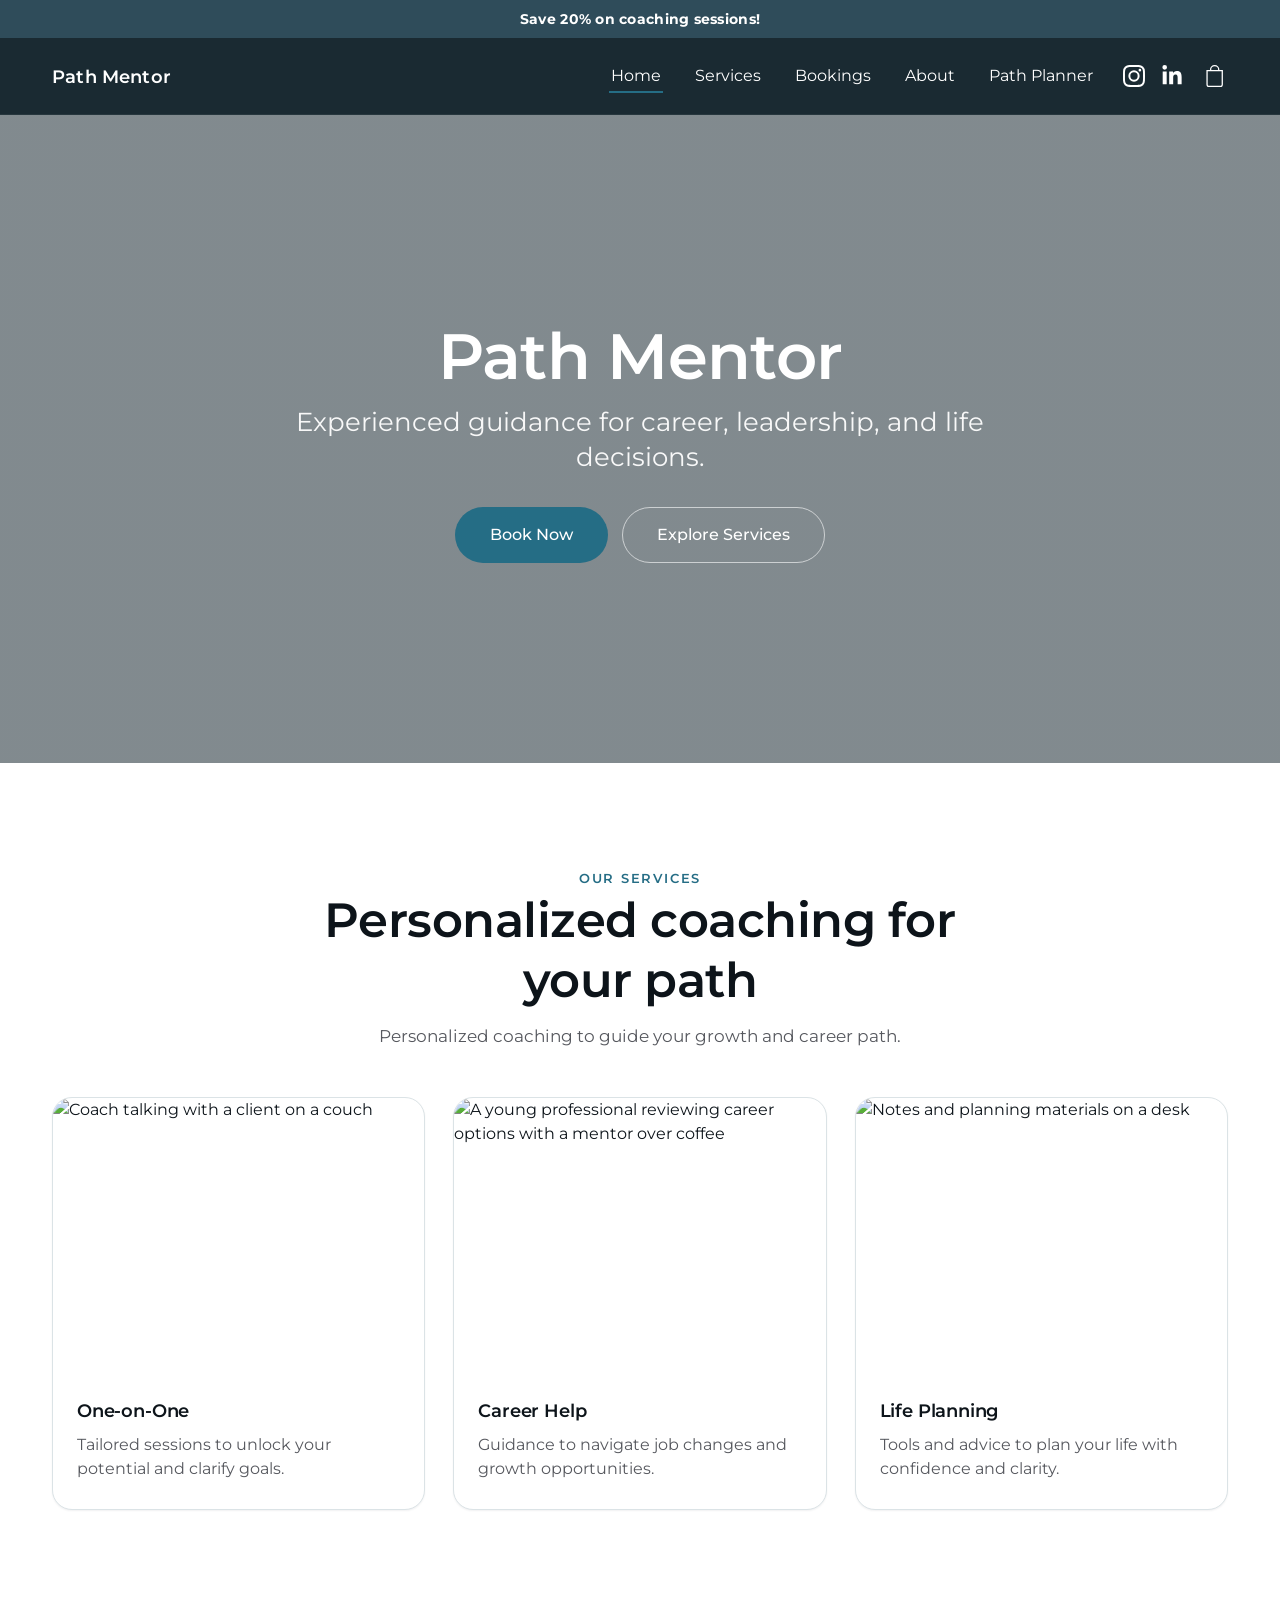
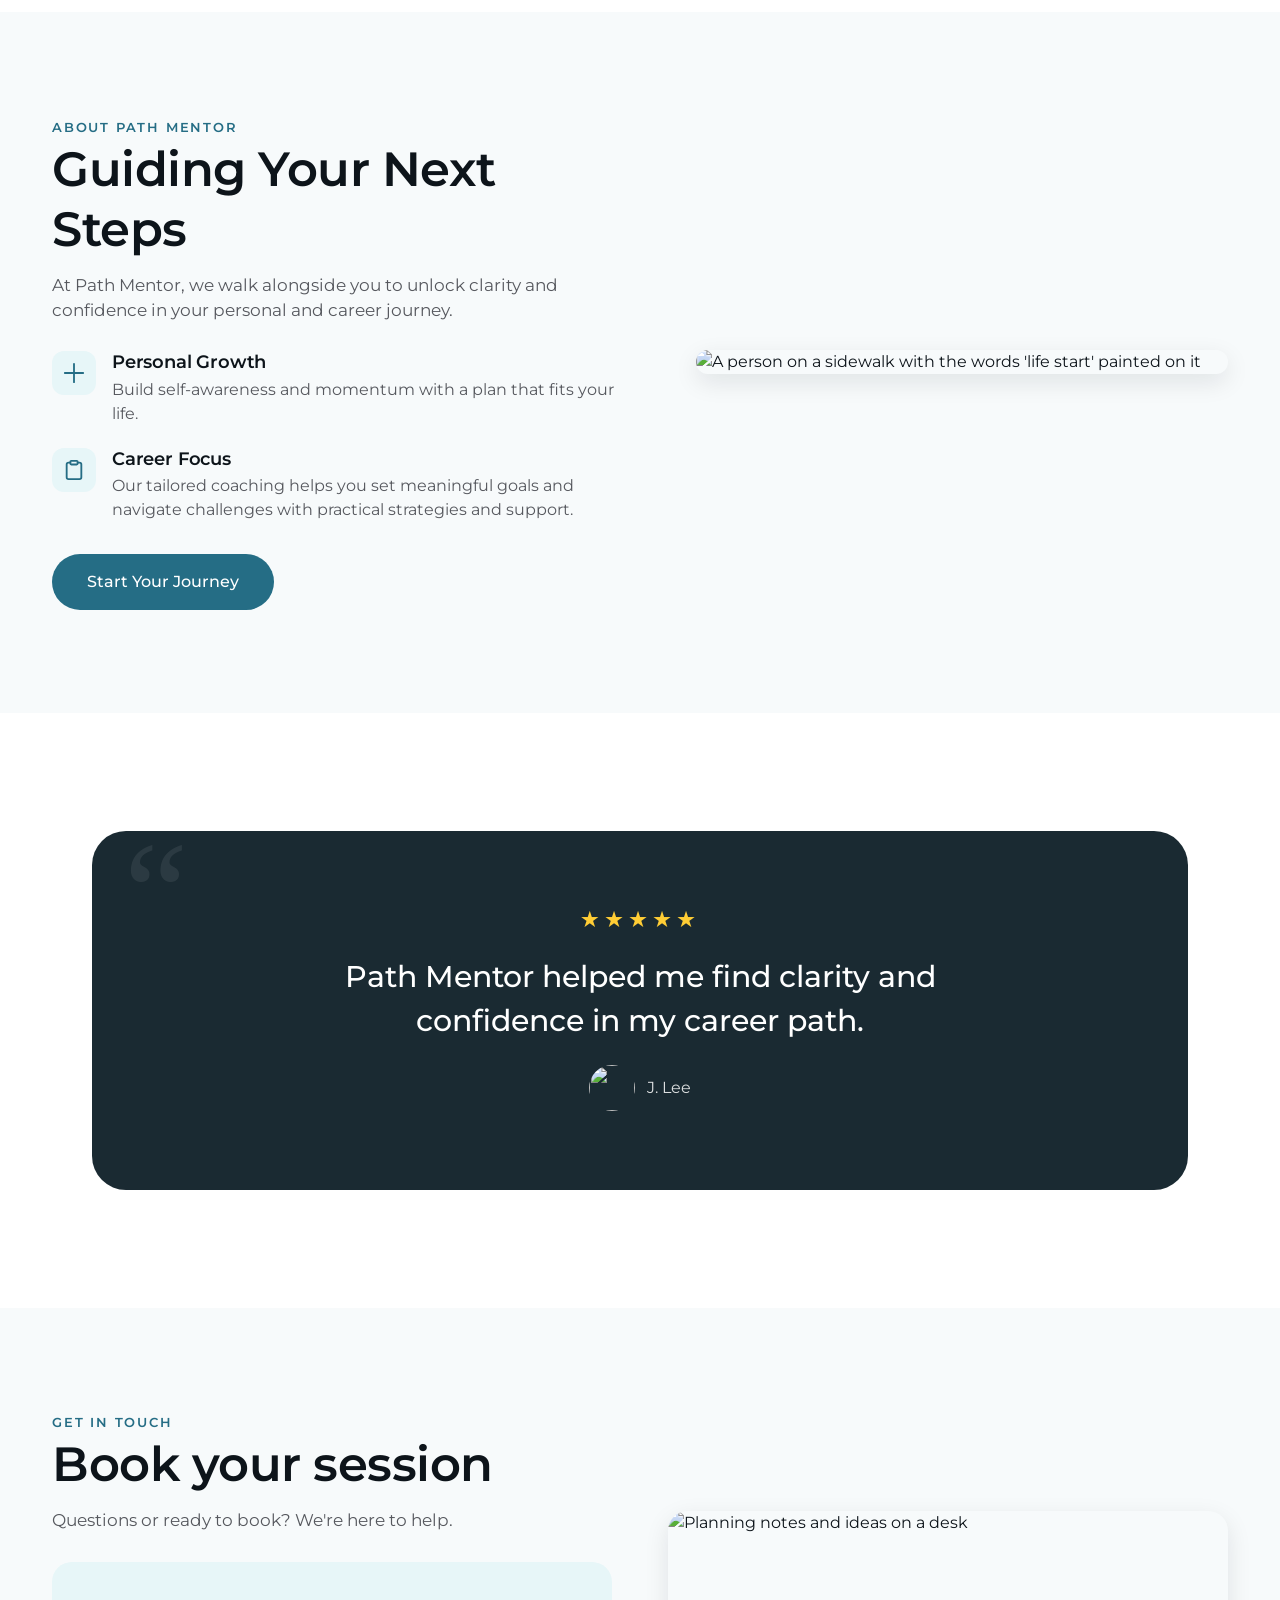
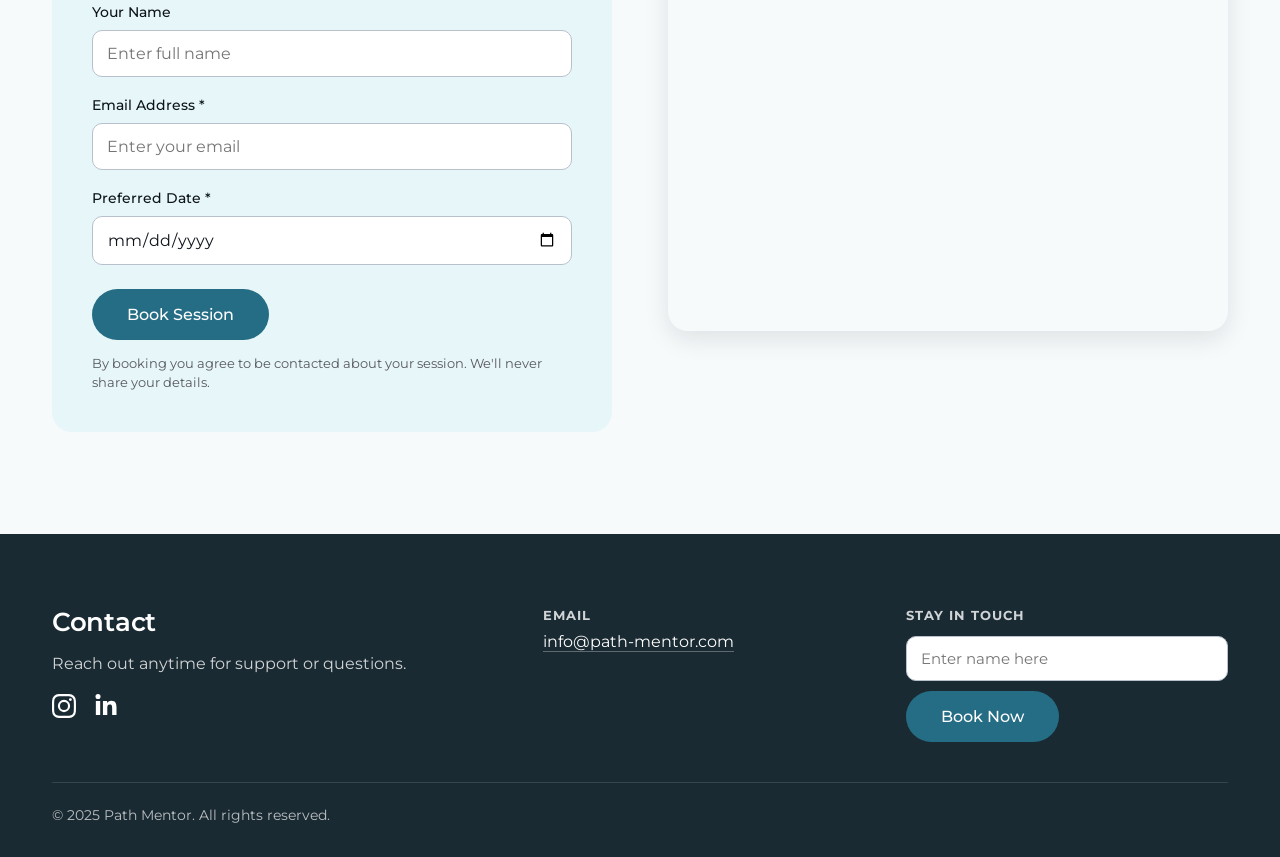
==== path-mentor-site/index.html @ 8a7cf0f6 "Phase 1: rebuild path-mentor.com homepage as portable HTML/CSS Self-contained, responsive, WCAG-AA r" ====
<!DOCTYPE html>
<html lang="en">
<head>
<meta charset="utf-8">
<meta name="viewport" content="width=device-width, initial-scale=1.0">
<title>Path Mentor — Coaching for Growth and Success</title>
<meta name="description" content="Personalized coaching and mentorship to help you navigate career challenges, set meaningful goals, and plan your life with confidence.">
<meta property="og:title" content="Path Mentor: Coaching for Growth and Success">
<meta property="og:description" content="Personalized coaching and mentorship to help you navigate career challenges, set meaningful goals, and plan your life with confidence.">
<meta property="og:type" content="website">
<meta property="og:url" content="https://path-mentor.com/">
<link rel="icon" type="image/svg+xml" href="https://assets.zyrosite.com/GXTDL6SjJLoEWWkF/ai-logo-1DENE1Arya08cUEI.svg">
<link rel="preconnect" href="https://fonts.googleapis.com">
<link rel="preconnect" href="https://fonts.gstatic.com" crossorigin>
<link href="https://fonts.googleapis.com/css2?family=Montserrat:wght@400;500;600;700&display=swap" rel="stylesheet">
<style>
  /* ---------- Design tokens (from live path-mentor.com brand) ---------- */
  :root{
    --teal:#256D85;
    --teal-dark:#1d566a;
    --slate:#1A2A32;      /* header / footer / dark sections */
    --slate-2:#2F4C5A;
    --ink:#0d141a;        /* headings on light */
    --muted:#56585E;      /* body text on light */
    --mist:#E7F6F8;       /* form panel */
    --line:#dbe3e6;
    --white:#ffffff;

    --font:'Montserrat', system-ui, -apple-system, Segoe UI, Roboto, sans-serif;

    --maxw:1224px;
    --radius-sm:10px;
    --radius:20px;
    --radius-lg:34px;
    --pill:999px;

    --shadow-sm:0 1px 2px rgba(13,20,26,.06);
    --shadow-md:0 8px 24px rgba(13,20,26,.10);
    --shadow-lg:0 18px 48px rgba(13,20,26,.16);

    --ease:.25s ease;
  }

  *,*::before,*::after{box-sizing:border-box}
  html{scroll-behavior:smooth}
  body{
    margin:0;
    font-family:var(--font);
    font-size:16px;
    line-height:1.5;
    color:var(--ink);
    background:var(--white);
    -webkit-font-smoothing:antialiased;
  }
  img{max-width:100%;display:block}
  a{color:inherit;text-decoration:none}

  h1,h2,h3,h4,h5,h6{
    font-family:var(--font);font-weight:600;line-height:1.25;margin:0;
    letter-spacing:-.01em;
  }
  h1{font-size:clamp(2.4rem,5.2vw,4rem)}
  h2{font-size:clamp(1.9rem,3.8vw,3rem)}
  h3{font-size:clamp(1.6rem,3vw,2.25rem)}
  h5{font-size:clamp(1.25rem,2vw,1.6rem)}
  h6{font-size:1.125rem}
  p{margin:0}
  .muted{color:var(--muted)}

  .wrap{width:100%;max-width:var(--maxw);margin-inline:auto;padding-inline:24px}
  .eyebrow{
    text-transform:uppercase;letter-spacing:.14em;font-size:.8rem;font-weight:600;
    color:var(--teal);
  }
  .section{padding:clamp(56px,8vw,104px) 0}
  .section-head{max-width:640px;margin-bottom:48px}
  .section-head.center{margin-inline:auto;text-align:center}
  .section-head p{margin-top:14px;color:var(--muted);font-size:1.05rem}

  /* ---------- Buttons ---------- */
  .btn{
    display:inline-flex;align-items:center;justify-content:center;gap:.5rem;
    font-family:var(--font);font-weight:500;font-size:1rem;
    padding:15px 34px;border-radius:var(--pill);border:1px solid transparent;
    cursor:pointer;transition:transform var(--ease),box-shadow var(--ease),background var(--ease);
  }
  .btn:focus-visible{outline:3px solid var(--teal);outline-offset:3px}
  .btn-primary{background:var(--teal);color:#fff}
  .btn-primary:hover{background:var(--teal-dark);transform:translateY(-2px);box-shadow:var(--shadow-md)}
  .btn-ghost{background:transparent;color:#fff;border-color:rgba(255,255,255,.6)}
  .btn-ghost:hover{background:rgba(255,255,255,.12);transform:translateY(-2px)}

  /* ---------- Announcement bar ---------- */
  .announce{
    background:var(--slate-2);color:#fff;text-align:center;
    font-size:.85rem;font-weight:700;letter-spacing:.02em;padding:9px 16px;
  }

  /* ---------- Header ---------- */
  .site-header{
    position:sticky;top:0;z-index:50;background:var(--slate);
    border-bottom:1px solid rgba(255,255,255,.06);
  }
  .nav{display:flex;align-items:center;gap:28px;min-height:76px;padding-block:14px}
  .brand{display:flex;align-items:center;gap:12px;margin-right:auto}
  .brand img{height:52px;width:auto}
  .brand .brand-text{color:#fff;font-weight:600;font-size:1.15rem;letter-spacing:.01em}
  .nav-links{display:flex;align-items:center;gap:30px;list-style:none;margin:0;padding:0}
  .nav-links a{color:#fff;font-size:1rem;font-weight:400;padding:6px 2px;position:relative;transition:color var(--ease)}
  .nav-links a::after{content:"";position:absolute;left:0;right:100%;bottom:-2px;height:2px;background:var(--teal);transition:right var(--ease)}
  .nav-links a:hover,.nav-links a:focus-visible{color:#bfe0ea}
  .nav-links a:hover::after,.nav-links a[aria-current="page"]::after{right:0}
  .nav-actions{display:flex;align-items:center;gap:18px}
  .social{display:flex;align-items:center;gap:16px}
  .social a{color:#fff;display:inline-flex;transition:color var(--ease),transform var(--ease)}
  .social a:hover{color:#bfe0ea;transform:translateY(-1px)}
  .icon-btn{background:none;border:0;color:#fff;cursor:pointer;display:inline-flex;padding:4px}
  .burger{display:none;background:none;border:0;cursor:pointer;flex-direction:column;gap:5px;padding:8px}
  .burger span{width:24px;height:2px;background:#fff;border-radius:2px;transition:var(--ease)}

  /* ---------- Hero ---------- */
  .hero{position:relative;min-height:clamp(520px,72vh,760px);display:grid;place-items:center;overflow:hidden;color:#fff;text-align:center}
  .hero__media{position:absolute;inset:0;z-index:0}
  .hero__media video,.hero__media img{width:100%;height:100%;object-fit:cover}
  .hero__media::after{content:"";position:absolute;inset:0;background:linear-gradient(180deg,rgba(26,42,50,.55),rgba(26,42,50,.55))}
  .hero__inner{position:relative;z-index:1;max-width:860px;padding:80px 24px}
  .hero h1{color:#fff;margin-bottom:8px}
  .hero__sub{font-size:clamp(1.1rem,2.2vw,1.6rem);font-weight:400;line-height:1.4;color:rgba(255,255,255,.94);max-width:720px;margin:0 auto 32px}
  .hero__cta{display:flex;gap:14px;justify-content:center;flex-wrap:wrap}

  /* ---------- Services ---------- */
  .cards{display:grid;grid-template-columns:repeat(3,1fr);gap:28px}
  .card{
    background:#fff;border:1px solid var(--line);border-radius:var(--radius);overflow:hidden;
    box-shadow:var(--shadow-sm);transition:transform var(--ease),box-shadow var(--ease);
    display:flex;flex-direction:column;
  }
  .card:hover{transform:translateY(-4px);box-shadow:var(--shadow-md)}
  .card__img{aspect-ratio:4/3;overflow:hidden}
  .card__img img{width:100%;height:100%;object-fit:cover;transition:transform .4s ease}
  .card:hover .card__img img{transform:scale(1.04)}
  .card__body{padding:24px 24px 28px}
  .card__body h6{margin-bottom:10px}
  .card__body p{color:var(--muted)}

  /* ---------- Feature / Guiding section ---------- */
  .feature{display:grid;grid-template-columns:1.05fr .95fr;gap:56px;align-items:center}
  .feature__img img{border-radius:var(--radius-lg);box-shadow:var(--shadow-md);width:100%;object-fit:cover}
  .feature__list{margin-top:28px;display:grid;gap:22px}
  .feature__item{display:flex;gap:16px;align-items:flex-start}
  .feature__item .dot{flex:0 0 auto;width:44px;height:44px;border-radius:12px;background:var(--mist);color:var(--teal);display:grid;place-items:center}
  .feature__item h6{margin-bottom:4px}
  .feature__item p{color:var(--muted)}

  /* ---------- Testimonial ---------- */
  .quote{background:var(--slate);color:#fff;border-radius:var(--radius-lg);padding:clamp(40px,6vw,72px);text-align:center;position:relative;overflow:hidden}
  .quote::before{content:"“";position:absolute;top:-10px;left:32px;font-size:9rem;line-height:1;color:rgba(255,255,255,.08);font-family:Georgia,serif}
  .stars{color:#ffcd35;font-size:1.4rem;letter-spacing:4px;margin-bottom:18px}
  .quote blockquote{margin:0 auto;max-width:720px;font-size:clamp(1.25rem,2.6vw,1.9rem);font-weight:500;line-height:1.45}
  .quote figcaption{margin-top:22px;display:inline-flex;align-items:center;gap:12px;color:rgba(255,255,255,.85)}
  .quote figcaption img{width:46px;height:46px;border-radius:50%;object-fit:cover}

  /* ---------- Contact / Booking ---------- */
  .contact{display:grid;grid-template-columns:1fr 1fr;gap:56px;align-items:center}
  .contact__img img{border-radius:var(--radius);box-shadow:var(--shadow-md);width:100%;object-fit:cover;aspect-ratio:4/3}
  .form-panel{background:var(--mist);border-radius:var(--radius);padding:clamp(28px,4vw,40px)}
  .field{margin-bottom:18px}
  .field label{display:block;font-size:.875rem;font-weight:500;color:var(--ink);margin-bottom:7px}
  .field input,.field textarea{
    width:100%;font-family:var(--font);font-size:1rem;color:var(--ink);
    background:#fff;border:1px solid #b8c0cc;border-radius:var(--radius-sm);
    padding:13px 14px;transition:border-color var(--ease),box-shadow var(--ease);
  }
  .field textarea{min-height:56px;resize:vertical}
  .field input:focus,.field textarea:focus{outline:none;border-color:var(--teal);box-shadow:0 0 0 3px rgba(37,109,133,.15)}
  .form-panel .btn{width:auto;margin-top:6px}
  .form-note{font-size:.8rem;color:var(--muted);margin-top:14px}
  .form-success{display:none;background:#def4f0;color:#00674c;border-radius:var(--radius-sm);padding:14px 16px;font-weight:500;margin-top:14px}
  .form-success.show{display:block}

  /* ---------- Footer ---------- */
  .site-footer{background:var(--slate);color:#fff;padding:clamp(48px,7vw,72px) 0 32px}
  .footer-grid{display:grid;grid-template-columns:1.4fr 1fr 1fr;gap:40px;align-items:start}
  .site-footer h5{color:#fff;margin-bottom:14px}
  .site-footer p{color:rgba(255,255,255,.8)}
  .footer-label{font-size:.8rem;font-weight:700;text-transform:uppercase;letter-spacing:.08em;color:rgba(255,255,255,.7);margin-bottom:4px}
  .site-footer a.link{color:#fff;border-bottom:1px solid rgba(255,255,255,.3)}
  .site-footer a.link:hover{border-color:#fff}
  .footer-sub{display:flex;gap:10px;margin-top:10px;flex-wrap:wrap}
  .footer-sub input{flex:1 1 180px;background:#fff;border:1px solid #b8c0cc;border-radius:var(--radius-sm);padding:12px 14px;font-family:var(--font);font-size:.95rem}
  .footer-sub input:focus{outline:none;border-color:var(--teal);box-shadow:0 0 0 3px rgba(37,109,133,.25)}
  .footer-social{display:flex;gap:18px;margin-top:18px}
  .footer-social a{color:#fff;display:inline-flex;transition:transform var(--ease),color var(--ease)}
  .footer-social a:hover{color:#bfe0ea;transform:translateY(-1px)}
  .footer-bottom{border-top:1px solid rgba(255,255,255,.12);margin-top:40px;padding-top:22px;font-size:.85rem;color:rgba(255,255,255,.7)}

  /* ---------- Responsive ---------- */
  @media (max-width:920px){
    .feature,.contact{grid-template-columns:1fr;gap:32px}
    .contact__img{order:-1}
    .cards{grid-template-columns:1fr 1fr}
    .footer-grid{grid-template-columns:1fr 1fr}
  }
  @media (max-width:720px){
    .nav-links,.nav .social,.nav .cart{display:none}
    .burger{display:flex}
    .nav.open .nav-links{
      display:flex;position:absolute;left:0;right:0;top:100%;flex-direction:column;
      align-items:flex-start;gap:4px;background:var(--slate);padding:16px 24px 24px;
      border-bottom:1px solid rgba(255,255,255,.08);box-shadow:var(--shadow-lg);
    }
    .nav.open .nav-links a{width:100%;padding:12px 0}
    .cards{grid-template-columns:1fr}
    .footer-grid{grid-template-columns:1fr}
  }
  @media (prefers-reduced-motion:reduce){
    *{animation:none!important;transition:none!important;scroll-behavior:auto!important}
  }
</style>
</head>
<body>

<!-- Announcement -->
<div class="announce">Save 20% on coaching sessions!</div>

<!-- Header -->
<header class="site-header">
  <div class="wrap">
    <nav class="nav" id="nav" aria-label="Primary">
      <a class="brand" href="#top" aria-label="Path Mentor home">
        <img src="https://assets.zyrosite.com/cdn-cgi/image/format=auto,w=384,fit=crop/GXTDL6SjJLoEWWkF/gemini_generated_image_z4r65ez4r65ez4r6-1-_nero_ai_background_remover_transparent-OSoErXMEDrhYJYgp.png" alt="Path Mentor logo" onerror="this.style.display='none';this.nextElementSibling.style.display='inline'">
        <span class="brand-text" style="display:none">Path Mentor</span>
      </a>
      <ul class="nav-links">
        <li><a href="#top" aria-current="page">Home</a></li>
        <li><a href="#services">Services</a></li>
        <li><a href="#book">Bookings</a></li>
        <li><a href="#about">About</a></li>
        <li><a href="#book">Path Planner</a></li>
      </ul>
      <div class="nav-actions">
        <div class="social" aria-label="Social links">
          <a href="https://www.instagram.com/path_mentor?igsh=MTZ2NWJmbnc2NTZrMw==&utm_source=qr" target="_blank" rel="noopener" aria-label="Instagram">
            <svg width="22" height="22" viewBox="0 0 24 24" fill="currentColor" aria-hidden="true"><path d="M12 5.85A6.15 6.15 0 1 0 12 18.15 6.15 6.15 0 0 0 12 5.85Zm0 10.15A4 4 0 1 1 12 8a4 4 0 0 1 0 8Zm7.84-10.4a1.44 1.44 0 1 1-1.44-1.44 1.44 1.44 0 0 1 1.44 1.44ZM23.92 7.05A6.86 6.86 0 0 0 21.98 2.02 6.86 6.86 0 0 0 16.95.09C14.97-.03 9.03-.03 7.05.09A6.86 6.86 0 0 0 2.02 2.02 6.86 6.86 0 0 0 .08 7.05C-.03 9.03-.03 14.97.08 16.95a6.86 6.86 0 0 0 1.94 5.03 6.86 6.86 0 0 0 5.03 1.93c1.98.12 7.92.12 9.9 0a6.86 6.86 0 0 0 5.03-1.93 6.86 6.86 0 0 0 1.94-5.03c.11-1.98.11-7.91 0-9.9Zm-2.56 12.02a4.05 4.05 0 0 1-2.28 2.28c-1.58.63-5.33.48-7.08.48s-5.5.14-7.07-.48a4.05 4.05 0 0 1-2.28-2.28c-.63-1.58-.48-5.33-.48-7.07s-.15-5.5.48-7.07A4.05 4.05 0 0 1 4.93 2.65C6.5 2.02 10.25 2.16 12 2.16s5.5-.14 7.08.49a4.05 4.05 0 0 1 2.28 2.28c.63 1.57.48 5.32.48 7.07s.15 5.5-.48 7.07Z"/></svg>
          </a>
          <a href="https://www.linkedin.com/in/ala-a-abdalla-mba-pmp%C2%AE-11b1a917/" target="_blank" rel="noopener" aria-label="LinkedIn">
            <svg width="22" height="22" viewBox="0 0 24 24" fill="currentColor" aria-hidden="true"><path d="M6.2 21H1.85V6.98H6.2V21ZM4.02 5.07A2.53 2.53 0 1 1 4.02 0a2.53 2.53 0 0 1 0 5.07ZM22.5 21h-4.35v-6.83c0-1.63-.03-3.71-2.26-3.71-2.27 0-2.61 1.77-2.61 3.6V21H8.93V6.98h4.17v1.91h.06c.58-1.1 2-2.26 4.12-2.26 4.4 0 5.22 2.9 5.22 6.67V21Z"/></svg>
          </a>
        </div>
        <button class="icon-btn cart" aria-label="Cart">
          <svg width="19" height="22" viewBox="0 0 19 24" fill="currentColor" aria-hidden="true"><path fill-rule="evenodd" clip-rule="evenodd" d="M5.95 5.36A3.77 3.77 0 0 1 9.68 1.4a3.77 3.77 0 0 1 3.73 3.96H5.95Zm-1.41 0A5.17 5.17 0 0 1 9.68 0a5.17 5.17 0 0 1 5.14 5.36h3.86V21.2A2.8 2.8 0 0 1 15.88 24H3.48A2.8 2.8 0 0 1 .68 21.2V5.36h3.86ZM2.08 6.76v14.44c0 .77.62 1.4 1.4 1.4h12.4c.77 0 1.4-.63 1.4-1.4V6.76H2.08Z"/></svg>
        </button>
        <button class="burger" id="burger" aria-label="Menu" aria-expanded="false" aria-controls="nav">
          <span></span><span></span><span></span>
        </button>
      </div>
    </nav>
  </div>
</header>

<main id="top">

  <!-- Hero -->
  <section class="hero">
    <div class="hero__media">
      <video autoplay muted loop playsinline poster="https://images.pexels.com/videos/5234724/black-woman-doctor-psychologist-therapy-5234724.jpeg?auto=compress&cs=tinysrgb&fit=crop&h=630&w=1200">
        <source src="https://videos.pexels.com/video-files/5234724/5234724-hd_1920_1080_25fps.mp4" type="video/mp4">
      </video>
    </div>
    <div class="hero__inner">
      <h1>Path Mentor</h1>
      <p class="hero__sub">Experienced guidance for career, leadership, and life decisions.</p>
      <div class="hero__cta">
        <a class="btn btn-primary" href="#book">Book Now</a>
        <a class="btn btn-ghost" href="#services">Explore Services</a>
      </div>
    </div>
  </section>

  <!-- Services -->
  <section class="section" id="services">
    <div class="wrap">
      <div class="section-head center">
        <span class="eyebrow">Our Services</span>
        <h2>Personalized coaching for your path</h2>
        <p>Personalized coaching to guide your growth and career path.</p>
      </div>
      <div class="cards">
        <article class="card">
          <div class="card__img"><img loading="lazy" src="https://images.unsplash.com/photo-1758273240403-052b3c99f636?auto=format&fit=crop&w=800&h=600" alt="Coach talking with a client on a couch"></div>
          <div class="card__body">
            <h6>One-on-One</h6>
            <p>Tailored sessions to unlock your potential and clarify goals.</p>
          </div>
        </article>
        <article class="card">
          <div class="card__img"><img loading="lazy" src="https://images.unsplash.com/photo-1551836022-aadb801c60ae?auto=format&fit=crop&w=800&h=600" alt="A young professional reviewing career options with a mentor over coffee"></div>
          <div class="card__body">
            <h6>Career Help</h6>
            <p>Guidance to navigate job changes and growth opportunities.</p>
          </div>
        </article>
        <article class="card">
          <div class="card__img"><img loading="lazy" src="https://images.unsplash.com/photo-1577563908411-5077b6dc7624?auto=format&fit=crop&w=800&h=600" alt="Notes and planning materials on a desk"></div>
          <div class="card__body">
            <h6>Life Planning</h6>
            <p>Tools and advice to plan your life with confidence and clarity.</p>
          </div>
        </article>
      </div>
    </div>
  </section>

  <!-- Guiding Your Next Steps -->
  <section class="section" id="about" style="background:#f7fafb">
    <div class="wrap">
      <div class="feature">
        <div class="feature__body">
          <span class="eyebrow">About Path Mentor</span>
          <h2>Guiding Your Next Steps</h2>
          <p class="muted" style="margin-top:14px;font-size:1.05rem">At Path Mentor, we walk alongside you to unlock clarity and confidence in your personal and career journey.</p>
          <div class="feature__list">
            <div class="feature__item">
              <span class="dot" aria-hidden="true">
                <svg width="22" height="22" viewBox="0 0 24 24" fill="none" stroke="currentColor" stroke-width="2" stroke-linecap="round" stroke-linejoin="round"><path d="M12 2v20M2 12h20"/></svg>
              </span>
              <div><h6>Personal Growth</h6><p>Build self-awareness and momentum with a plan that fits your life.</p></div>
            </div>
            <div class="feature__item">
              <span class="dot" aria-hidden="true">
                <svg width="22" height="22" viewBox="0 0 24 24" fill="none" stroke="currentColor" stroke-width="2" stroke-linecap="round" stroke-linejoin="round"><path d="M16 4h2a2 2 0 0 1 2 2v14a2 2 0 0 1-2 2H6a2 2 0 0 1-2-2V6a2 2 0 0 1 2-2h2"/><rect x="8" y="2" width="8" height="4" rx="1"/></svg>
              </span>
              <div><h6>Career Focus</h6><p>Our tailored coaching helps you set meaningful goals and navigate challenges with practical strategies and support.</p></div>
            </div>
          </div>
          <div style="margin-top:32px"><a class="btn btn-primary" href="#book">Start Your Journey</a></div>
        </div>
        <div class="feature__img">
          <img loading="lazy" src="https://images.unsplash.com/photo-1640357557134-d911a08b374e?auto=format&fit=crop&w=1000&h=760" alt="A person on a sidewalk with the words 'life start' painted on it">
        </div>
      </div>
    </div>
  </section>

  <!-- Testimonial -->
  <section class="section" id="testimonial">
    <div class="wrap">
      <figure class="quote">
        <div class="stars" aria-hidden="true">★★★★★</div>
        <blockquote>Path Mentor helped me find clarity and confidence in my career path.</blockquote>
        <figcaption>
          <img loading="lazy" src="https://images.unsplash.com/photo-1530575659297-ddeedb6dde9f?auto=format&fit=crop&w=96&h=96" alt="">
          <span>J. Lee</span>
        </figcaption>
      </figure>
    </div>
  </section>

  <!-- Contact / Booking -->
  <section class="section" id="book" style="background:#f7fafb">
    <div class="wrap">
      <div class="contact">
        <div class="contact__form">
          <div class="section-head" style="margin-bottom:28px">
            <span class="eyebrow">Get in Touch</span>
            <h2>Book your session</h2>
            <p>Questions or ready to book? We're here to help.</p>
          </div>
          <div class="form-panel">
            <form id="bookingForm" novalidate>
              <div class="field">
                <label for="fullName">Your Name</label>
                <input id="fullName" name="fullName" type="text" placeholder="Enter full name" autocomplete="name">
              </div>
              <div class="field">
                <label for="email">Email Address *</label>
                <input id="email" name="email" type="email" required placeholder="Enter your email" autocomplete="email">
              </div>
              <div class="field">
                <label for="date">Preferred Date *</label>
                <input id="date" name="date" type="date" required>
              </div>
              <button type="submit" class="btn btn-primary">Book Session</button>
              <p class="form-success" id="formSuccess" role="status">Thanks! Your booking request has been noted — we'll confirm by email shortly.</p>
              <p class="form-note">By booking you agree to be contacted about your session. We'll never share your details.</p>
            </form>
          </div>
        </div>
        <div class="contact__img">
          <img loading="lazy" src="https://images.unsplash.com/photo-1577563908411-5077b6dc7624?auto=format&fit=crop&w=900&h=680" alt="Planning notes and ideas on a desk">
        </div>
      </div>
    </div>
  </section>

</main>

<!-- Footer -->
<footer class="site-footer">
  <div class="wrap">
    <div class="footer-grid">
      <div>
        <h5>Contact</h5>
        <p>Reach out anytime for support or questions.</p>
        <div class="footer-social" aria-label="Social links">
          <a href="https://www.instagram.com/path_mentor?igsh=MTZ2NWJmbnc2NTZrMw==&utm_source=qr" target="_blank" rel="noopener" aria-label="Instagram">
            <svg width="24" height="24" viewBox="0 0 24 24" fill="currentColor" aria-hidden="true"><path d="M12 5.85A6.15 6.15 0 1 0 12 18.15 6.15 6.15 0 0 0 12 5.85Zm0 10.15A4 4 0 1 1 12 8a4 4 0 0 1 0 8Zm7.84-10.4a1.44 1.44 0 1 1-1.44-1.44 1.44 1.44 0 0 1 1.44 1.44ZM23.92 7.05A6.86 6.86 0 0 0 21.98 2.02 6.86 6.86 0 0 0 16.95.09C14.97-.03 9.03-.03 7.05.09A6.86 6.86 0 0 0 2.02 2.02 6.86 6.86 0 0 0 .08 7.05C-.03 9.03-.03 14.97.08 16.95a6.86 6.86 0 0 0 1.94 5.03 6.86 6.86 0 0 0 5.03 1.93c1.98.12 7.92.12 9.9 0a6.86 6.86 0 0 0 5.03-1.93 6.86 6.86 0 0 0 1.94-5.03c.11-1.98.11-7.91 0-9.9Zm-2.56 12.02a4.05 4.05 0 0 1-2.28 2.28c-1.58.63-5.33.48-7.08.48s-5.5.14-7.07-.48a4.05 4.05 0 0 1-2.28-2.28c-.63-1.58-.48-5.33-.48-7.07s-.15-5.5.48-7.07A4.05 4.05 0 0 1 4.93 2.65C6.5 2.02 10.25 2.16 12 2.16s5.5-.14 7.08.49a4.05 4.05 0 0 1 2.28 2.28c.63 1.57.48 5.32.48 7.07s.15 5.5-.48 7.07Z"/></svg>
          </a>
          <a href="https://www.linkedin.com/in/ala-a-abdalla-mba-pmp%C2%AE-11b1a917/" target="_blank" rel="noopener" aria-label="LinkedIn">
            <svg width="24" height="24" viewBox="0 0 24 24" fill="currentColor" aria-hidden="true"><path d="M6.2 21H1.85V6.98H6.2V21ZM4.02 5.07A2.53 2.53 0 1 1 4.02 0a2.53 2.53 0 0 1 0 5.07ZM22.5 21h-4.35v-6.83c0-1.63-.03-3.71-2.26-3.71-2.27 0-2.61 1.77-2.61 3.6V21H8.93V6.98h4.17v1.91h.06c.58-1.1 2-2.26 4.12-2.26 4.4 0 5.22 2.9 5.22 6.67V21Z"/></svg>
          </a>
        </div>
      </div>
      <div>
        <p class="footer-label">Email</p>
        <p><a class="link" href="mailto:info@path-mentor.com">info@path-mentor.com</a></p>
      </div>
      <div>
        <p class="footer-label">Stay in touch</p>
        <form class="footer-sub" id="subscribeForm" novalidate>
          <input type="text" name="name" placeholder="Enter name here" aria-label="Your full name" required>
          <button type="submit" class="btn btn-primary">Book Now</button>
        </form>
      </div>
    </div>
    <div class="footer-bottom">© 2025 Path Mentor. All rights reserved.</div>
  </div>
</footer>

<script>
  // Mobile nav toggle
  (function(){
    var nav = document.getElementById('nav');
    var burger = document.getElementById('burger');
    burger.addEventListener('click', function(){
      var open = nav.classList.toggle('open');
      burger.setAttribute('aria-expanded', open ? 'true' : 'false');
    });
    nav.querySelectorAll('.nav-links a').forEach(function(a){
      a.addEventListener('click', function(){
        nav.classList.remove('open');
        burger.setAttribute('aria-expanded','false');
      });
    });
  })();

  // Booking form (client-side only until backend/booking calendar is wired in Phase 2/3)
  (function(){
    var form = document.getElementById('bookingForm');
    var ok = document.getElementById('formSuccess');
    form.addEventListener('submit', function(e){
      e.preventDefault();
      if(!form.checkValidity()){ form.reportValidity(); return; }
      ok.classList.add('show');
      form.querySelector('button[type=submit]').textContent = 'Request sent';
    });
    document.getElementById('subscribeForm').addEventListener('submit', function(e){
      e.preventDefault();
      if(!this.checkValidity()){ this.reportValidity(); return; }
      this.querySelector('button').textContent = 'Thanks!';
    });
  })();
</script>
</body>
</html>
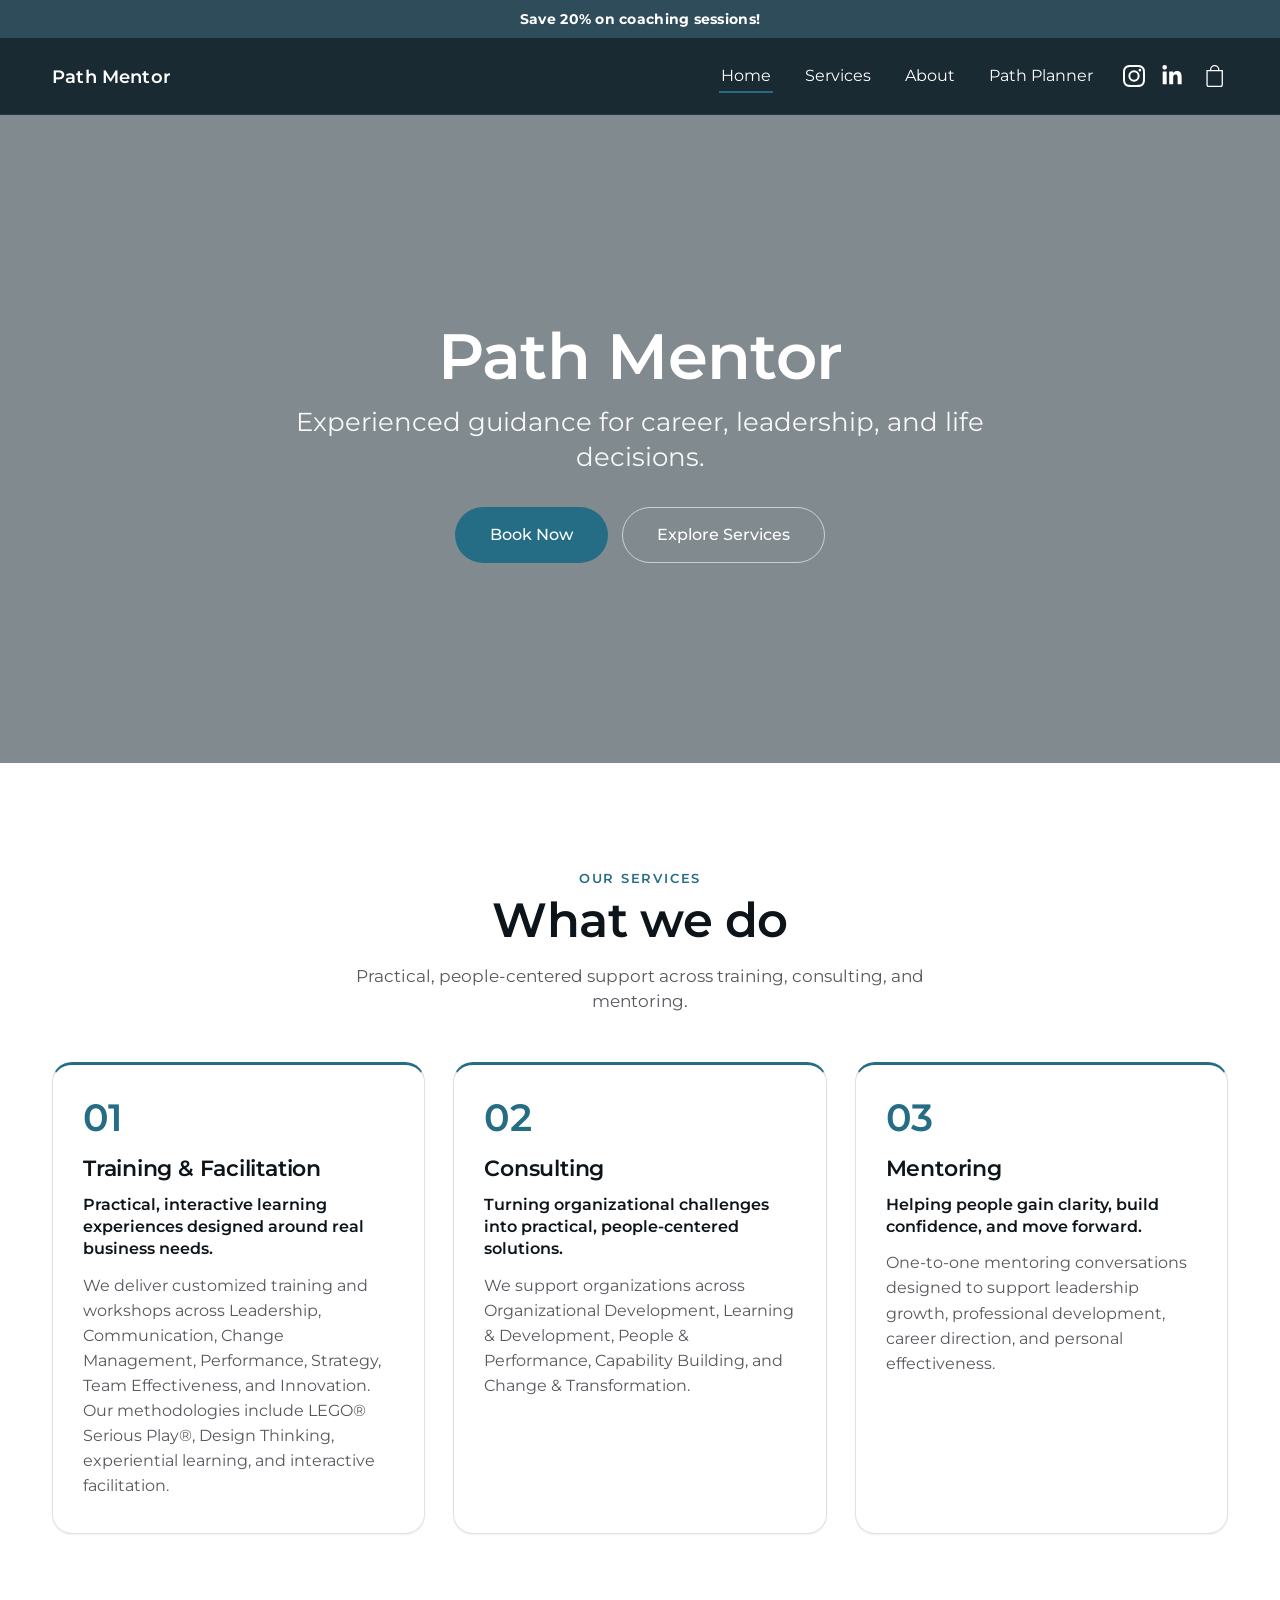
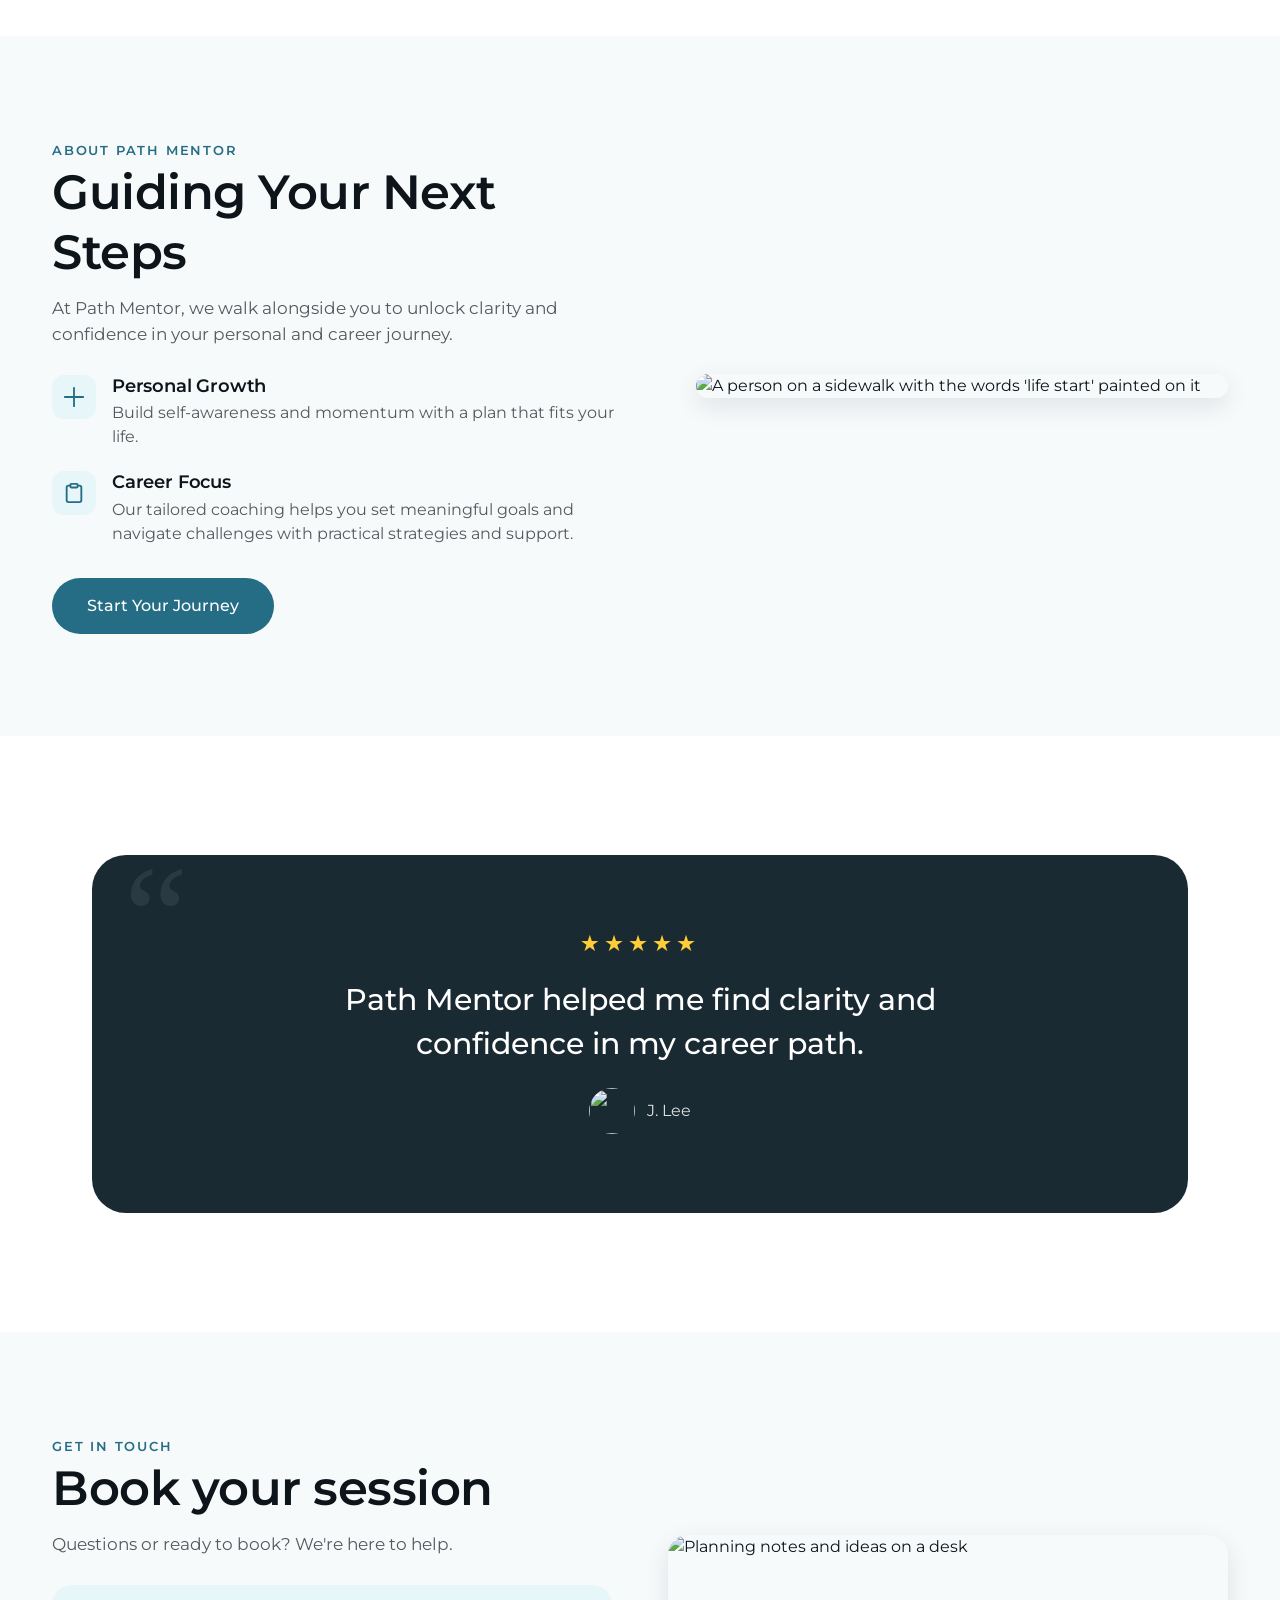
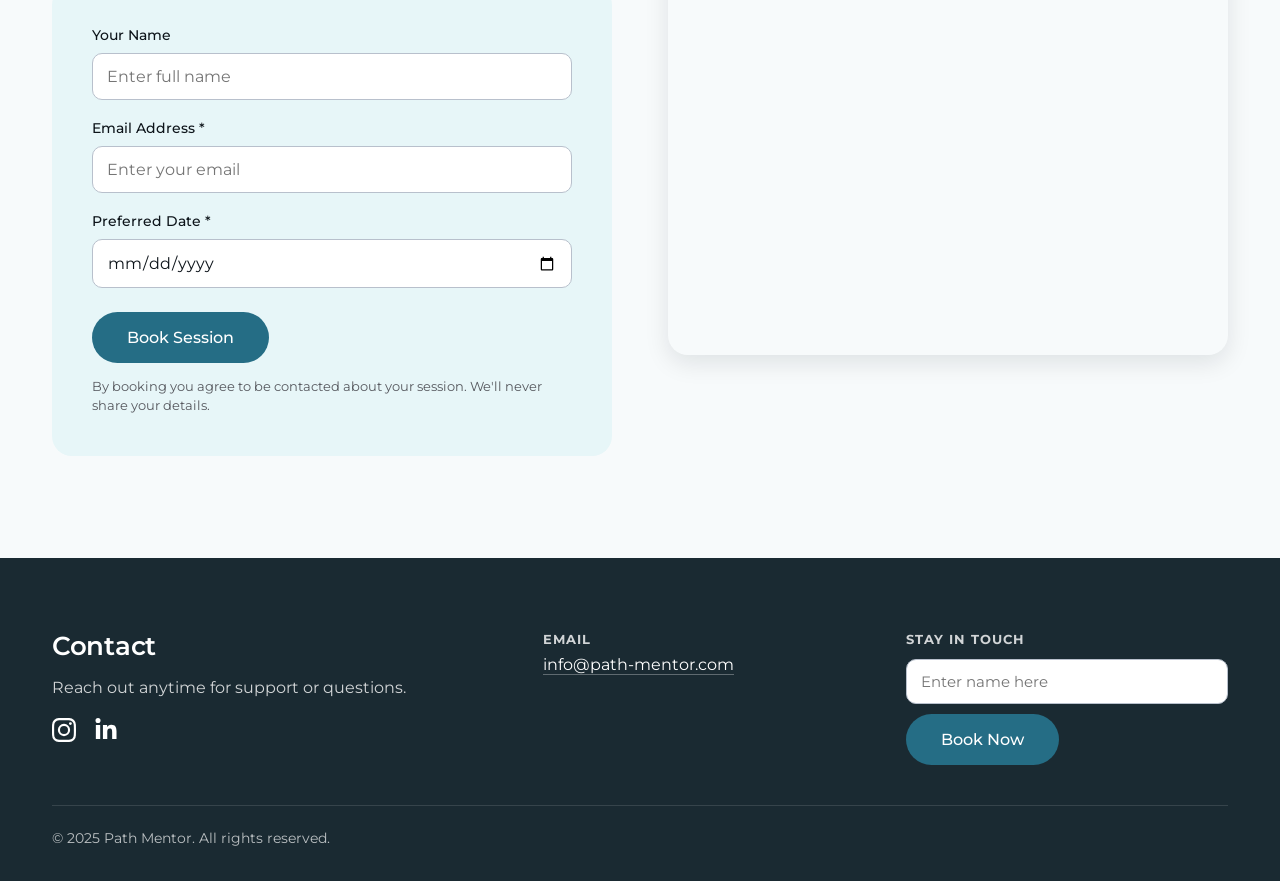
==== commit d6df8c5d: "Services rewrite + remove Bookings nav in portable rebuild Replace the three coaching cards with the" ====
--- a/path-mentor-site/index.html
+++ b/path-mentor-site/index.html
@@ -143,6 +143,20 @@
   .card__body h6{margin-bottom:10px}
   .card__body p{color:var(--muted)}
 
+  /* ---------- Services (numbered) ---------- */
+  .svc-grid{display:grid;grid-template-columns:repeat(3,1fr);gap:28px}
+  .svc{
+    background:#fff;border:1px solid var(--line);border-radius:var(--radius);
+    padding:34px 30px;box-shadow:var(--shadow-sm);
+    transition:transform var(--ease),box-shadow var(--ease);
+    border-top:3px solid var(--teal);
+  }
+  .svc:hover{transform:translateY(-4px);box-shadow:var(--shadow-md)}
+  .svc__num{font-size:2.4rem;font-weight:600;line-height:1;color:var(--teal);letter-spacing:-.02em;margin-bottom:16px}
+  .svc__title{font-size:1.4rem;margin-bottom:12px}
+  .svc__lead{font-weight:600;color:var(--ink);margin-bottom:12px;line-height:1.4}
+  .svc__desc{color:var(--muted);font-size:.98rem;line-height:1.6}
+
   /* ---------- Feature / Guiding section ---------- */
   .feature{display:grid;grid-template-columns:1.05fr .95fr;gap:56px;align-items:center}
   .feature__img img{border-radius:var(--radius-lg);box-shadow:var(--shadow-md);width:100%;object-fit:cover}
@@ -199,6 +213,7 @@
     .feature,.contact{grid-template-columns:1fr;gap:32px}
     .contact__img{order:-1}
     .cards{grid-template-columns:1fr 1fr}
+    .svc-grid{grid-template-columns:1fr}
     .footer-grid{grid-template-columns:1fr 1fr}
   }
   @media (max-width:720px){
@@ -234,7 +249,6 @@
       <ul class="nav-links">
         <li><a href="#top" aria-current="page">Home</a></li>
         <li><a href="#services">Services</a></li>
-        <li><a href="#book">Bookings</a></li>
         <li><a href="#about">About</a></li>
         <li><a href="#book">Path Planner</a></li>
       </ul>
@@ -282,30 +296,27 @@
     <div class="wrap">
       <div class="section-head center">
         <span class="eyebrow">Our Services</span>
-        <h2>Personalized coaching for your path</h2>
-        <p>Personalized coaching to guide your growth and career path.</p>
-      </div>
-      <div class="cards">
-        <article class="card">
-          <div class="card__img"><img loading="lazy" src="https://images.unsplash.com/photo-1758273240403-052b3c99f636?auto=format&fit=crop&w=800&h=600" alt="Coach talking with a client on a couch"></div>
-          <div class="card__body">
-            <h6>One-on-One</h6>
-            <p>Tailored sessions to unlock your potential and clarify goals.</p>
-          </div>
+        <h2>What we do</h2>
+        <p>Practical, people-centered support across training, consulting, and mentoring.</p>
+      </div>
+      <div class="svc-grid">
+        <article class="svc">
+          <div class="svc__num">01</div>
+          <h3 class="svc__title">Training &amp; Facilitation</h3>
+          <p class="svc__lead">Practical, interactive learning experiences designed around real business needs.</p>
+          <p class="svc__desc">We deliver customized training and workshops across Leadership, Communication, Change Management, Performance, Strategy, Team Effectiveness, and Innovation. Our methodologies include LEGO® Serious Play®, Design Thinking, experiential learning, and interactive facilitation.</p>
         </article>
-        <article class="card">
-          <div class="card__img"><img loading="lazy" src="https://images.unsplash.com/photo-1551836022-aadb801c60ae?auto=format&fit=crop&w=800&h=600" alt="A young professional reviewing career options with a mentor over coffee"></div>
-          <div class="card__body">
-            <h6>Career Help</h6>
-            <p>Guidance to navigate job changes and growth opportunities.</p>
-          </div>
+        <article class="svc">
+          <div class="svc__num">02</div>
+          <h3 class="svc__title">Consulting</h3>
+          <p class="svc__lead">Turning organizational challenges into practical, people-centered solutions.</p>
+          <p class="svc__desc">We support organizations across Organizational Development, Learning &amp; Development, People &amp; Performance, Capability Building, and Change &amp; Transformation.</p>
         </article>
-        <article class="card">
-          <div class="card__img"><img loading="lazy" src="https://images.unsplash.com/photo-1577563908411-5077b6dc7624?auto=format&fit=crop&w=800&h=600" alt="Notes and planning materials on a desk"></div>
-          <div class="card__body">
-            <h6>Life Planning</h6>
-            <p>Tools and advice to plan your life with confidence and clarity.</p>
-          </div>
+        <article class="svc">
+          <div class="svc__num">03</div>
+          <h3 class="svc__title">Mentoring</h3>
+          <p class="svc__lead">Helping people gain clarity, build confidence, and move forward.</p>
+          <p class="svc__desc">One-to-one mentoring conversations designed to support leadership growth, professional development, career direction, and personal effectiveness.</p>
         </article>
       </div>
     </div>
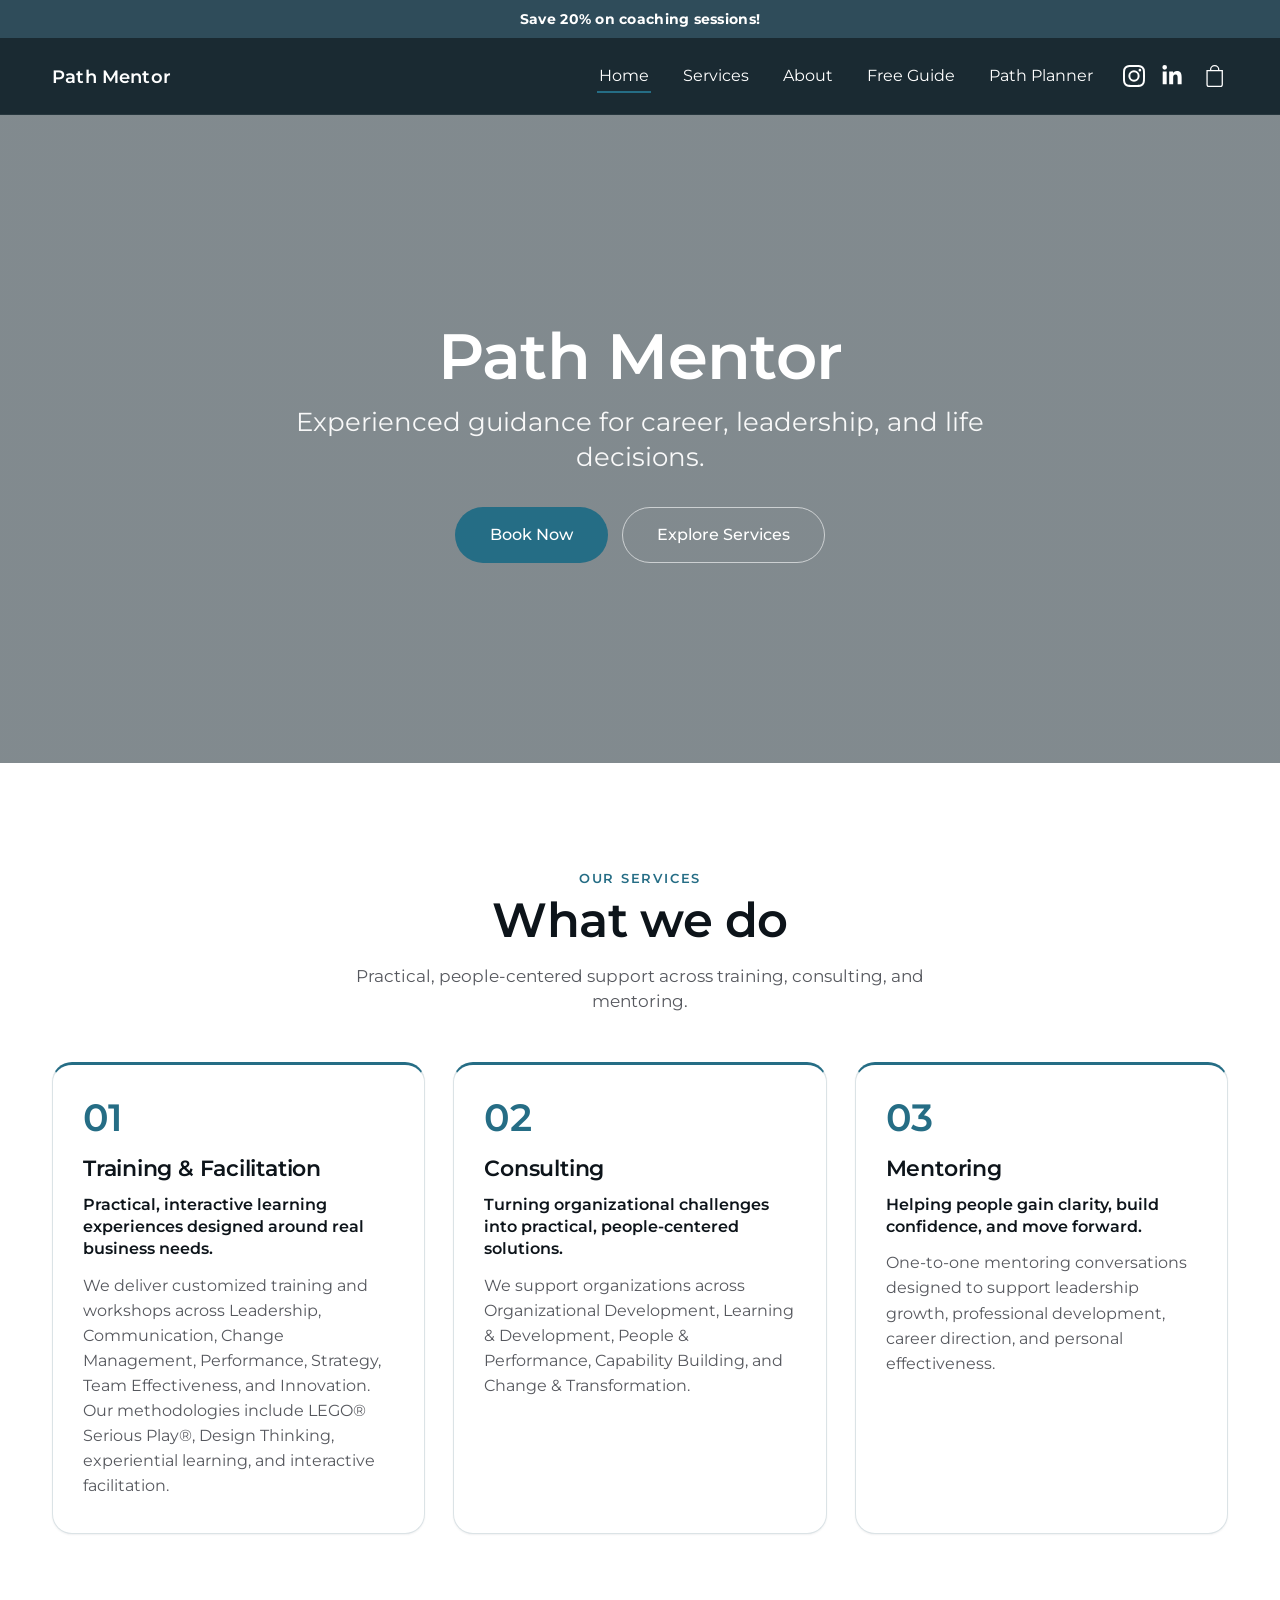
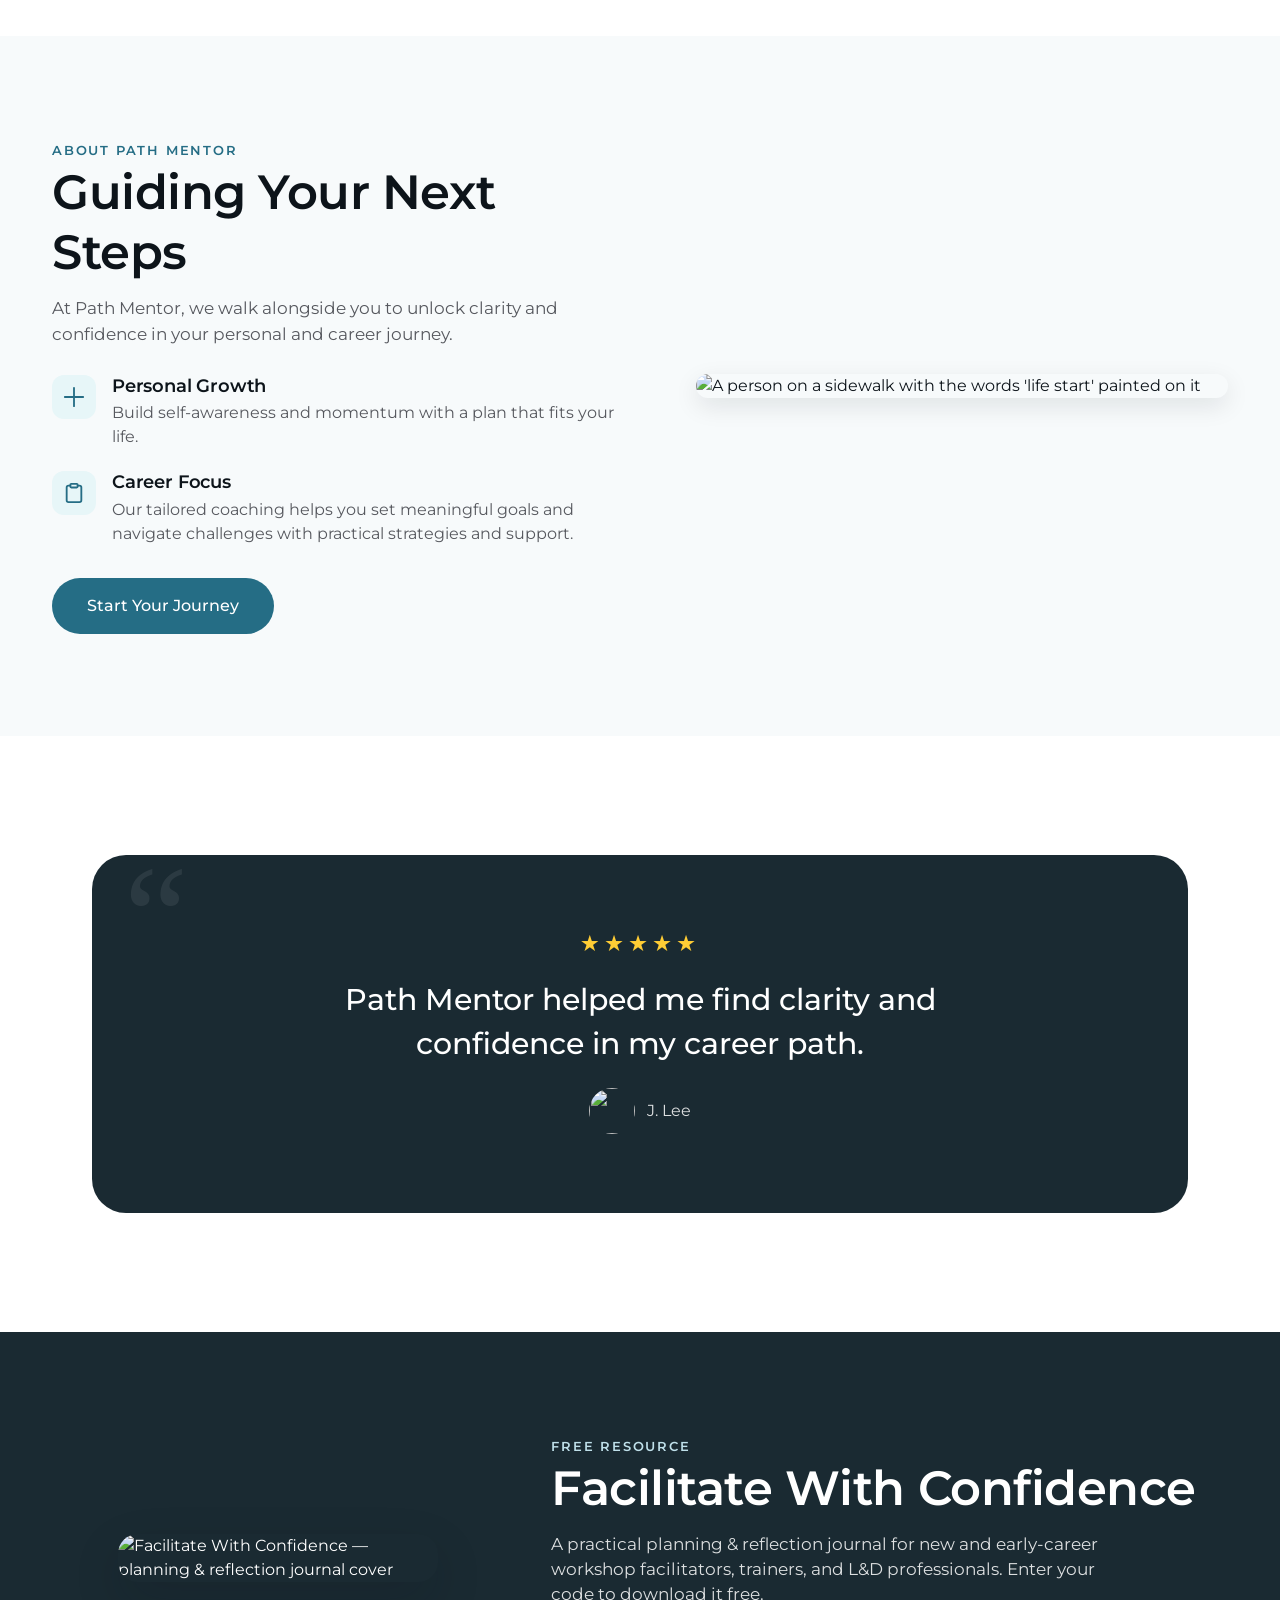
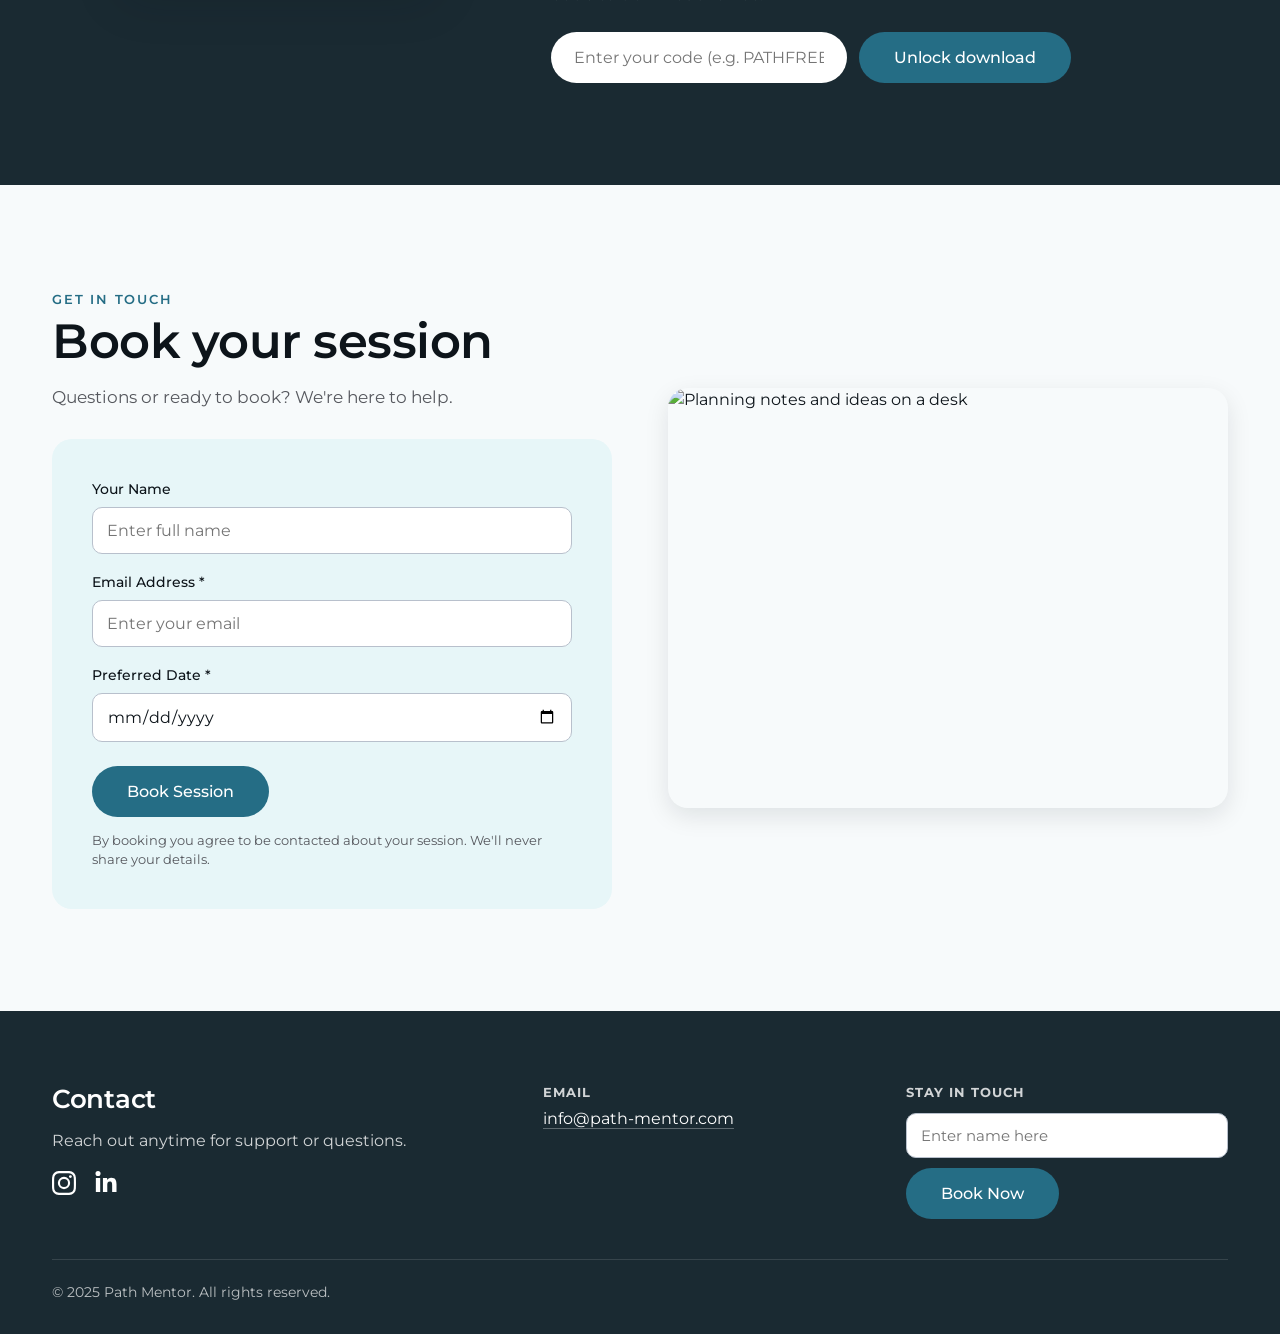
==== commit 43f12f82: "Add code-gated free download section (PATHFREE unlocks the PDF) Adds a Free Guide section + nav link" ====
--- a/path-mentor-site/index.html
+++ b/path-mentor-site/index.html
@@ -157,6 +157,20 @@
   .svc__lead{font-weight:600;color:var(--ink);margin-bottom:12px;line-height:1.4}
   .svc__desc{color:var(--muted);font-size:.98rem;line-height:1.6}
 
+  /* ---------- Free download (code-gated) ---------- */
+  .dl{display:grid;grid-template-columns:.8fr 1.2fr;gap:48px;align-items:center}
+  .dl__media img{border-radius:var(--radius);box-shadow:var(--shadow-lg);width:100%;max-width:320px;margin-inline:auto}
+  .dl__lead{color:rgba(255,255,255,.85);font-size:1.05rem;margin:14px 0 24px;max-width:560px}
+  .dl__form{display:flex;gap:12px;flex-wrap:wrap;max-width:520px}
+  .dl__form input{
+    flex:1 1 240px;font-family:var(--font);font-size:1rem;color:var(--ink);
+    background:#fff;border:1px solid transparent;border-radius:var(--pill);padding:14px 22px;
+  }
+  .dl__form input:focus{outline:none;box-shadow:0 0 0 3px rgba(191,224,234,.5)}
+  .dl__msg{margin-top:16px;font-weight:500;max-width:520px}
+  .dl__msg.err{color:#ffc2d3}
+  .dl__msg.ok{color:#8fe3c9}
+
   /* ---------- Feature / Guiding section ---------- */
   .feature{display:grid;grid-template-columns:1.05fr .95fr;gap:56px;align-items:center}
   .feature__img img{border-radius:var(--radius-lg);box-shadow:var(--shadow-md);width:100%;object-fit:cover}
@@ -214,6 +228,7 @@
     .contact__img{order:-1}
     .cards{grid-template-columns:1fr 1fr}
     .svc-grid{grid-template-columns:1fr}
+    .dl{grid-template-columns:1fr;gap:28px}
     .footer-grid{grid-template-columns:1fr 1fr}
   }
   @media (max-width:720px){
@@ -250,6 +265,7 @@
         <li><a href="#top" aria-current="page">Home</a></li>
         <li><a href="#services">Services</a></li>
         <li><a href="#about">About</a></li>
+        <li><a href="#download">Free Guide</a></li>
         <li><a href="#book">Path Planner</a></li>
       </ul>
       <div class="nav-actions">
@@ -364,6 +380,27 @@
           <span>J. Lee</span>
         </figcaption>
       </figure>
+    </div>
+  </section>
+
+  <!-- Free download (code-gated) -->
+  <section class="section" id="download" style="background:var(--slate);color:#fff">
+    <div class="wrap">
+      <div class="dl">
+        <div class="dl__media">
+          <img loading="lazy" src="https://cdn.zyrosite.com/cdn-ecommerce/store_01KC0YEKSM4V6NECWYHVWGF3RX/assets/800f72aa-f113-4b77-92ed-4dfdb952ba85.png" alt="Facilitate With Confidence — planning & reflection journal cover">
+        </div>
+        <div class="dl__body">
+          <span class="eyebrow" style="color:#bfe0ea">Free resource</span>
+          <h2 style="color:#fff">Facilitate With Confidence</h2>
+          <p class="dl__lead">A practical planning &amp; reflection journal for new and early-career workshop facilitators, trainers, and L&amp;D professionals. Enter your code to download it free.</p>
+          <form id="dlForm" class="dl__form" novalidate>
+            <input id="dlCode" type="text" placeholder="Enter your code (e.g. PATHFREE)" aria-label="Discount code" autocomplete="off">
+            <button type="submit" class="btn btn-primary">Unlock download</button>
+          </form>
+          <p id="dlMsg" class="dl__msg" role="status" hidden></p>
+        </div>
+      </div>
     </div>
   </section>
 
@@ -471,6 +508,30 @@
       this.querySelector('button').textContent = 'Thanks!';
     });
   })();
+
+  // Code-gated free download
+  (function(){
+    var form = document.getElementById('dlForm');
+    if(!form) return;
+    var msg = document.getElementById('dlMsg');
+    var VALID = ['PATHFREE'];                         // accepted codes (case-insensitive)
+    var FILE = 'assets/facilitate-with-confidence.pdf'; // place the PDF here
+    form.addEventListener('submit', function(e){
+      e.preventDefault();
+      var code = document.getElementById('dlCode').value.trim().toUpperCase();
+      msg.hidden = false;
+      if(VALID.indexOf(code) !== -1){
+        msg.textContent = 'Success — your download is starting. Thank you!';
+        msg.className = 'dl__msg ok';
+        var a = document.createElement('a');
+        a.href = FILE; a.download = 'Facilitate-With-Confidence.pdf';
+        document.body.appendChild(a); a.click(); a.remove();
+      } else {
+        msg.textContent = 'That code isn’t valid. Please check and try again.';
+        msg.className = 'dl__msg err';
+      }
+    });
+  })();
 </script>
 </body>
 </html>
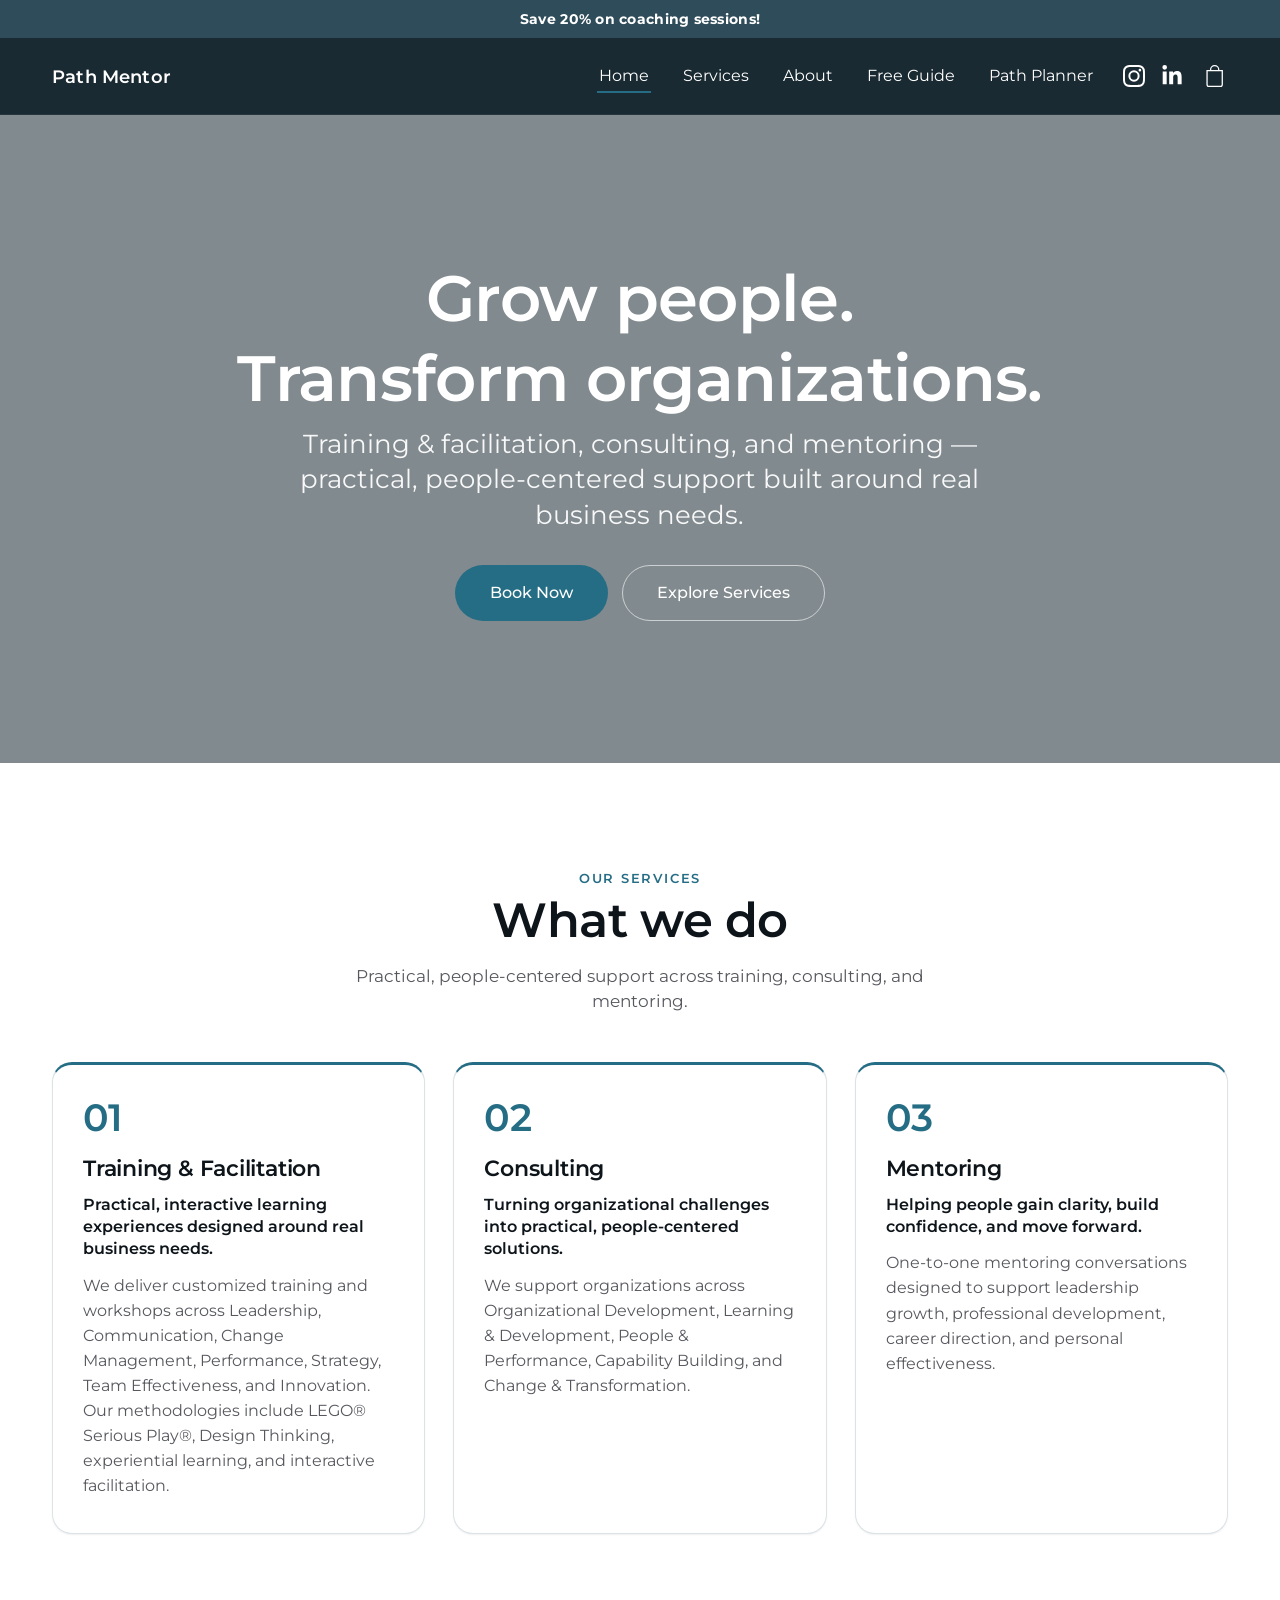
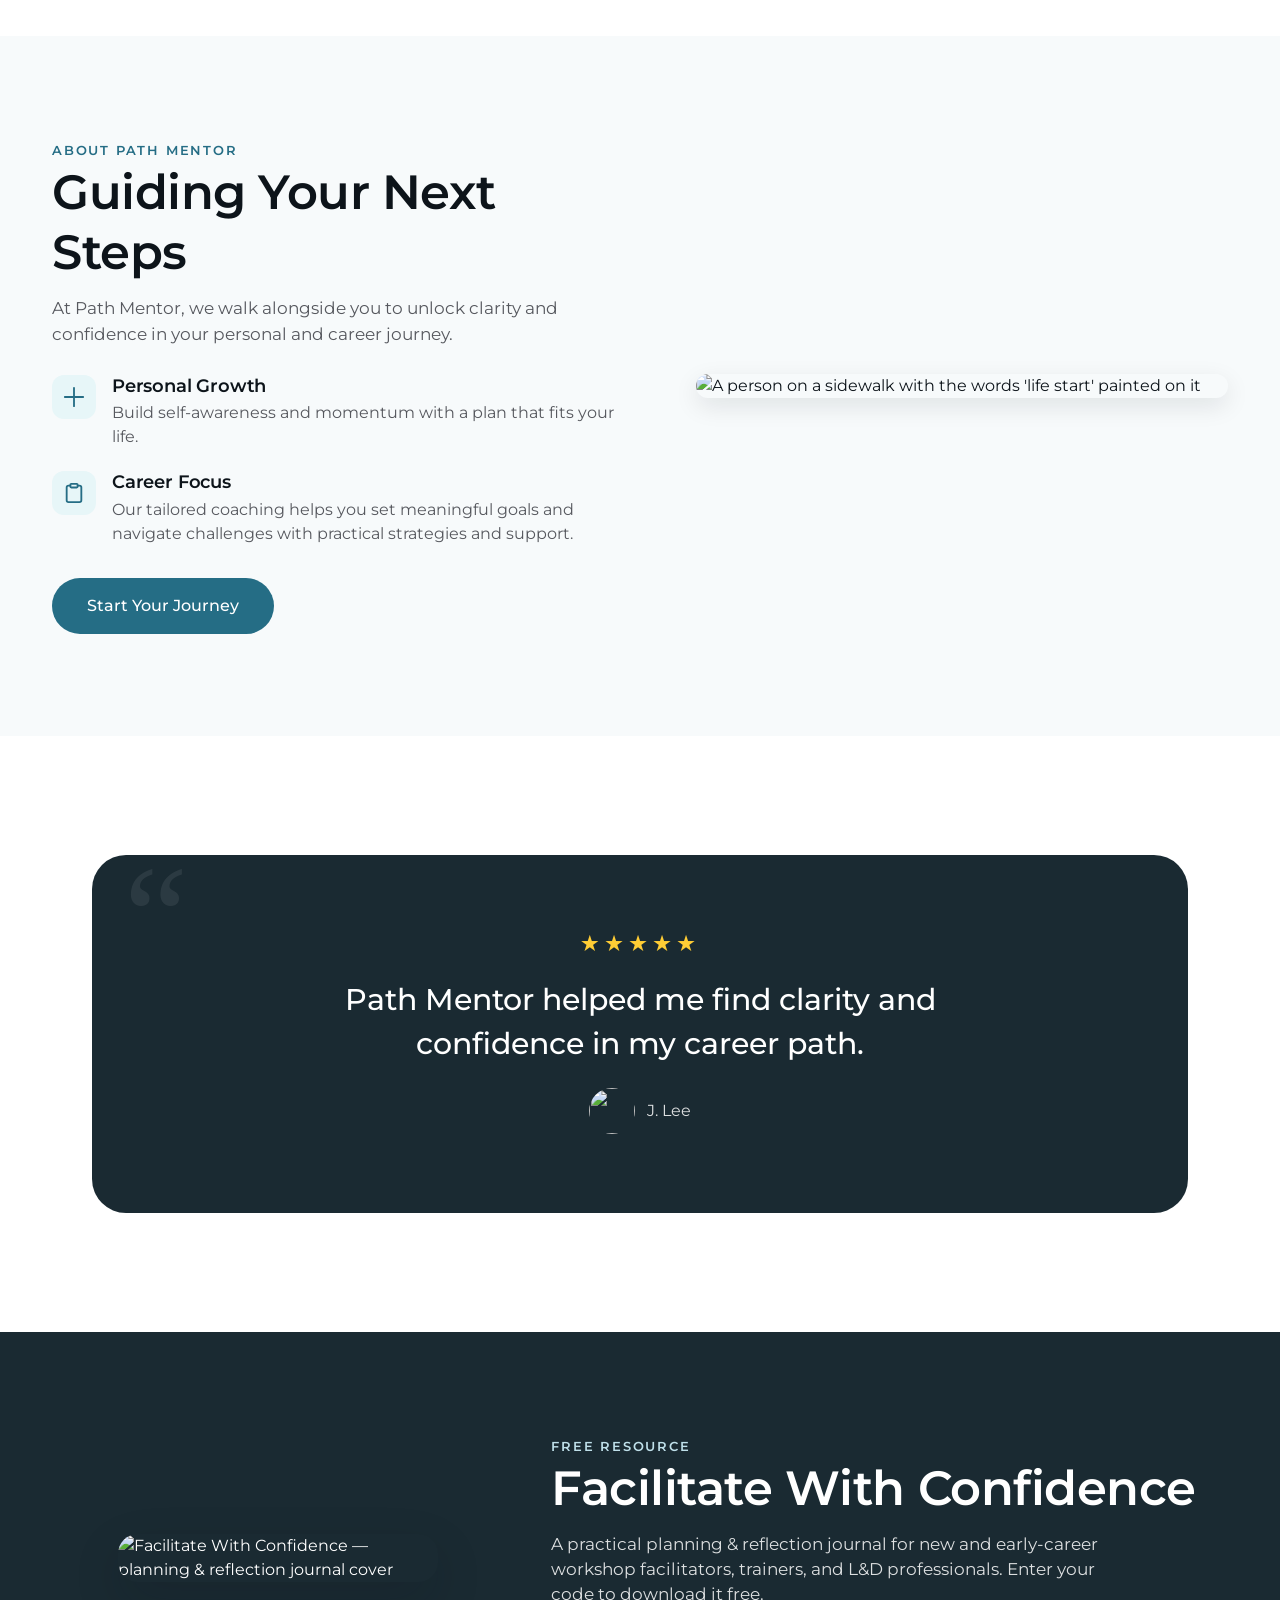
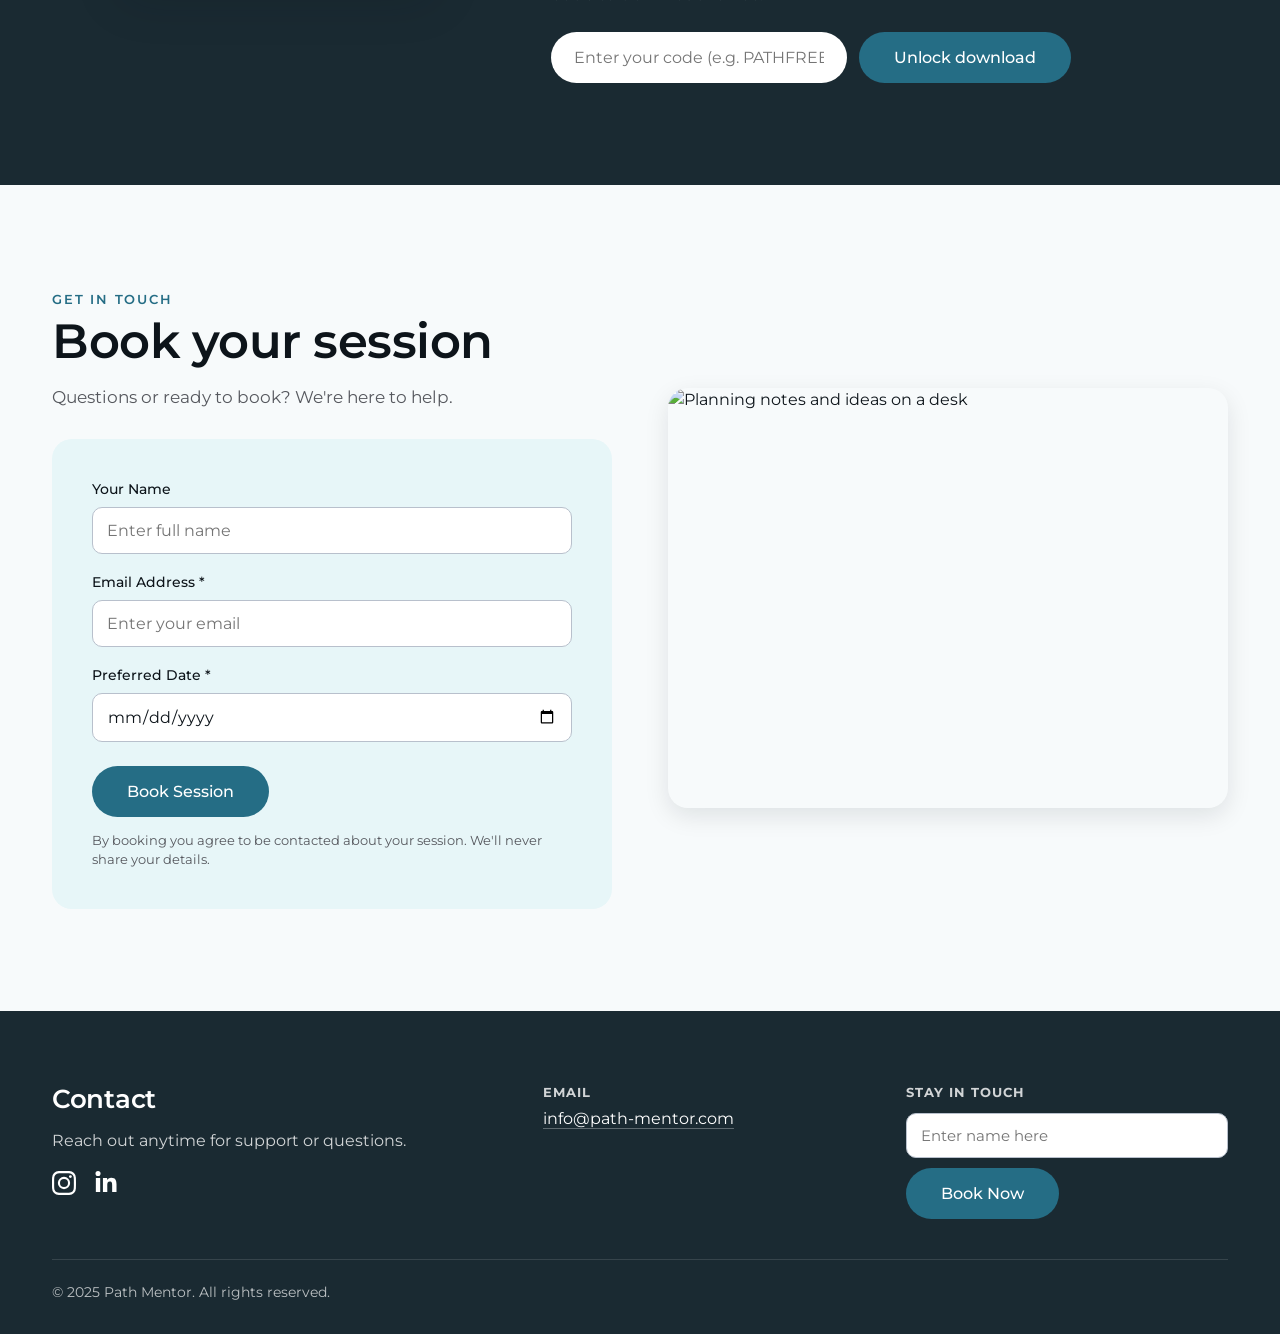
==== commit f6bcc631: "Update hero headline + subtext to Training/Consulting/Mentoring positioning Co-Authored-By: Claude O" ====
--- a/path-mentor-site/index.html
+++ b/path-mentor-site/index.html
@@ -298,8 +298,8 @@
       </video>
     </div>
     <div class="hero__inner">
-      <h1>Path Mentor</h1>
-      <p class="hero__sub">Experienced guidance for career, leadership, and life decisions.</p>
+      <h1>Grow people.<br>Transform organizations.</h1>
+      <p class="hero__sub">Training &amp; facilitation, consulting, and mentoring — practical, people-centered support built around real business needs.</p>
       <div class="hero__cta">
         <a class="btn btn-primary" href="#book">Book Now</a>
         <a class="btn btn-ghost" href="#services">Explore Services</a>
